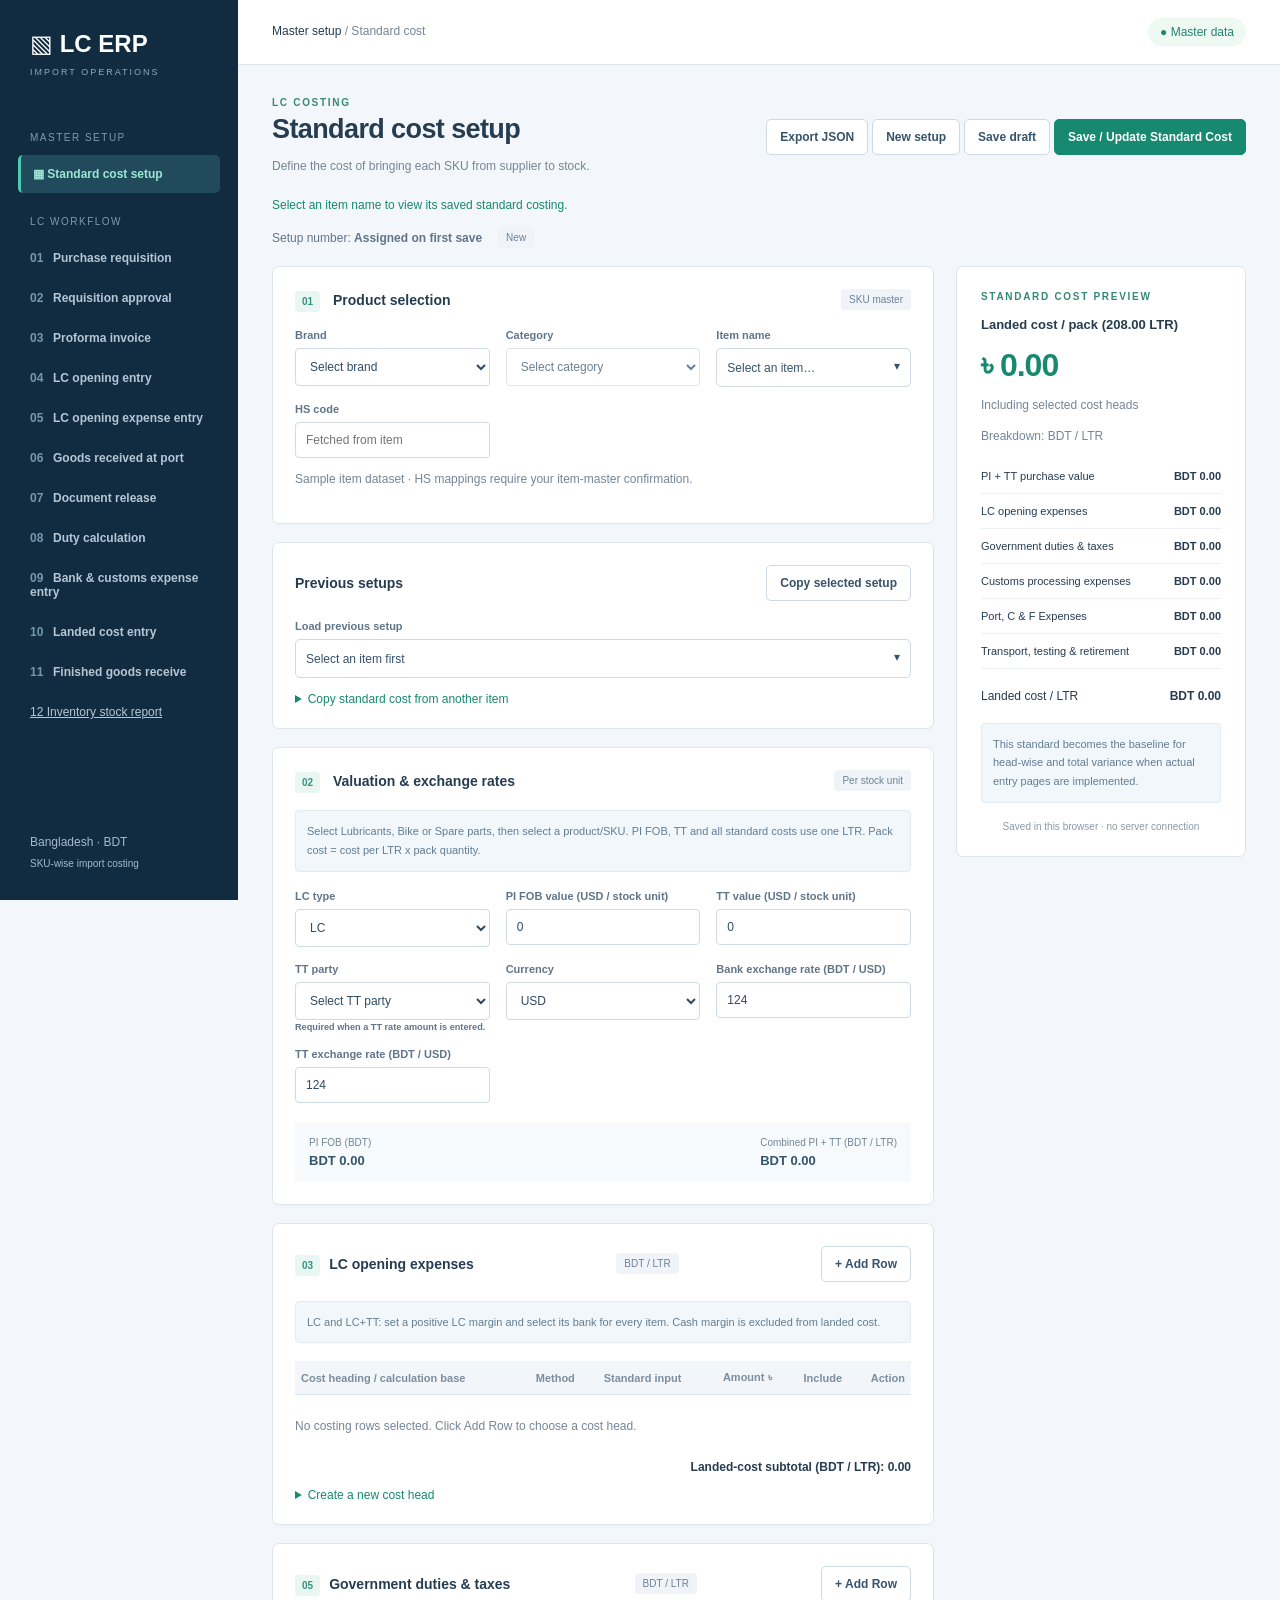
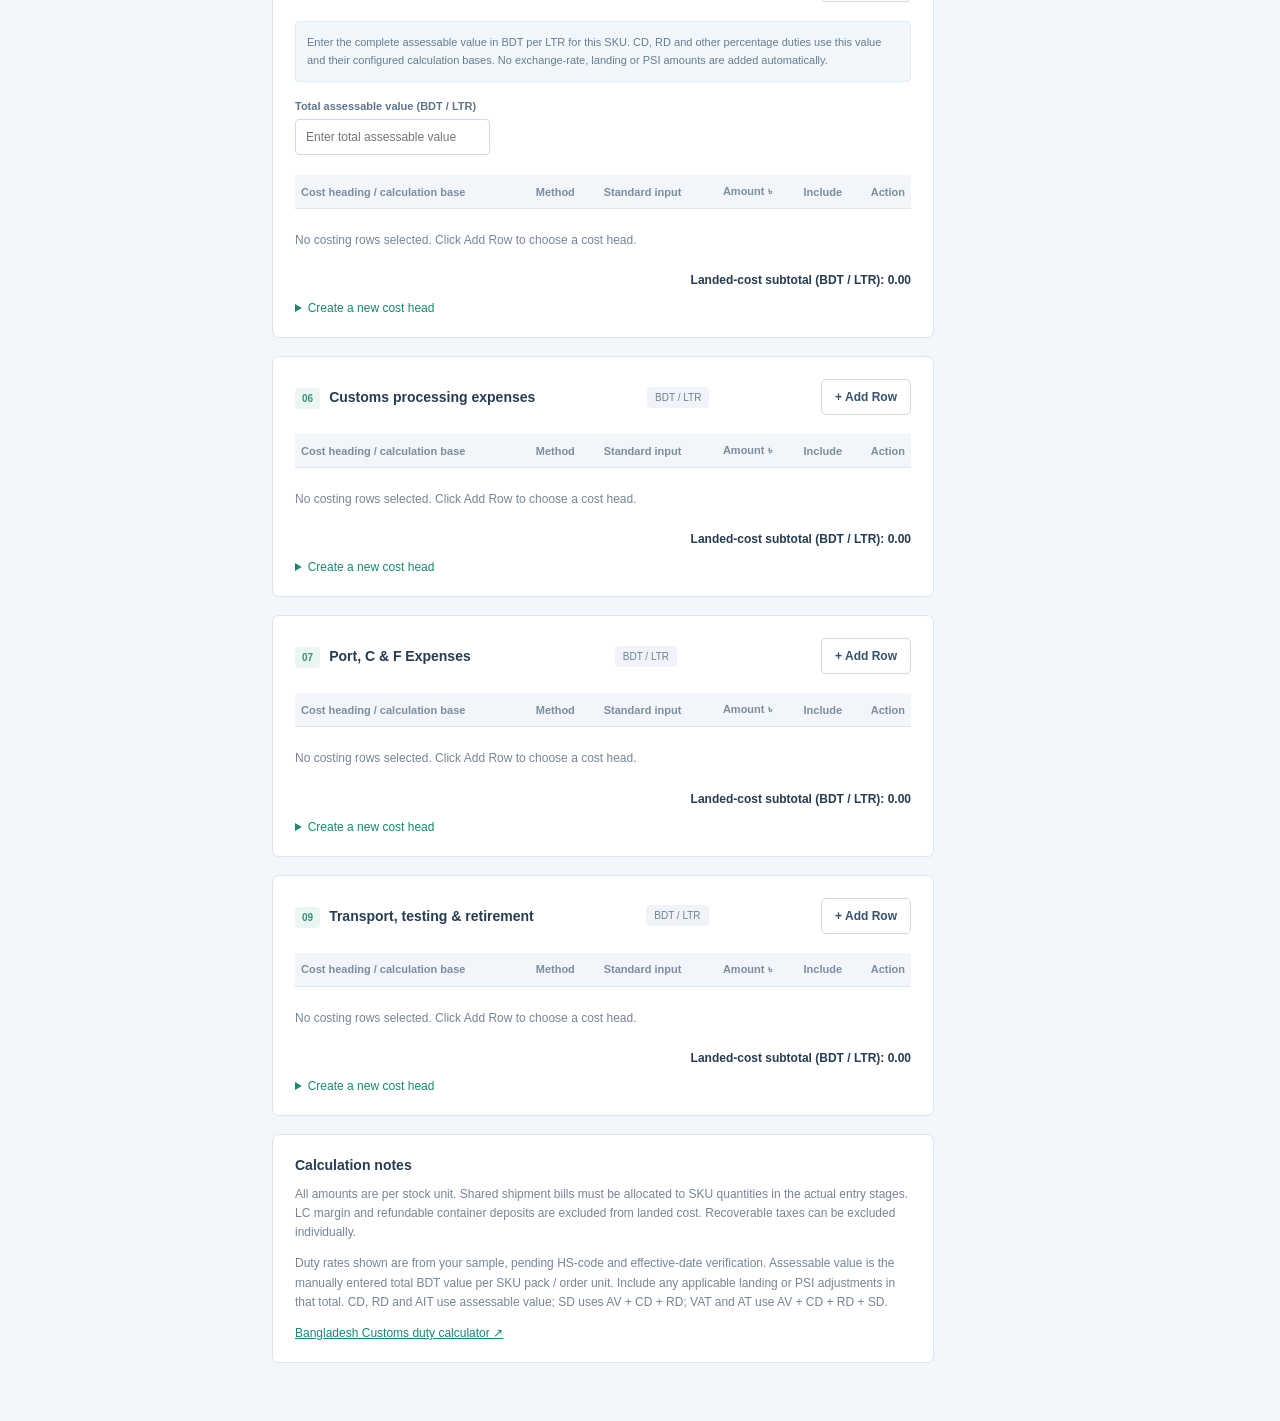
==== index.html @ f42c9db6 "Require standard LC margin for LC and LC+TT and prohibit margin for TT" ====
<!doctype html><html lang="en"><head><meta charset="utf-8"><meta name="viewport" content="width=device-width,initial-scale=1"><title>LC ERP · Standard cost setup</title><link rel="stylesheet" href="style.css"></head><body><aside><div class="brand">▧ <b>LC ERP</b><small>IMPORT OPERATIONS</small></div><p class="navlabel">MASTER SETUP</p><button class="nav active">▦ Standard cost setup</button><p class="navlabel">LC WORKFLOW</p><nav id="workflow"></nav><div class="asidebottom">Bangladesh · BDT<br><small>SKU-wise import costing</small></div></aside><main><header><span>Master setup <span class="muted">/ Standard cost</span></span><span class="badge">● Master data</span></header><div class="title"><div><p class="eyebrow">LC COSTING</p><h1>Standard cost setup</h1><p class="muted">Define the cost of bringing each SKU from supplier to stock.</p></div><div><button id="export">Export JSON</button> <button id="new">New setup</button> <button id="draft">Save draft</button> <button class="primary" id="save">Save / Update Standard Cost</button></div></div><div id="notice" role="status" aria-live="polite"></div><div class="setup-meta"><span>Setup number: <strong id="setupNumber"></strong></span><span class="tag" id="setupStatus">New</span></div><div class="layout"><div><section><div class="sectionhead"><h2><em>01</em> Product selection</h2><span class="tag">SKU master</span></div><div class="fields"><label>Product category<select id="category"><option>Bike</option><option selected>Goodyear lubricants</option><option>Spare parts</option></select></label><label>Item name<select id="productSelect" required></select></label><label>HS code<input id="hs" readonly placeholder="Fetched from item" pattern="[0-9]{8}"></label></div><p class="muted">Sample item dataset · HS mappings require your item-master confirmation.</p><div hidden><input id="sku" value="GY-VIGOR-208L"><input id="product" value="Goodyear Vigor CI 4 15W40 208L"><input id="unit" value="Litre"><input id="pack" step="any" type="number" min="0.0001" value="208"><input id="date" type="date" value="2026-10-16"><input id="version" value="STD-001"></div></section><section><div class="sectionhead"><h2>Previous setups</h2><button id="copy">Copy selected setup</button></div><label class="savedlabel">Search previous setups<input id="search" type="search" placeholder="Search category, product, SKU, version or date"></label><label class="savedlabel">Load previous setup<select id="saved"><option value="">Select a saved standard…</option></select></label></section><section><div class="sectionhead"><h2><em>02</em> Valuation & exchange rates</h2><span class="tag">Per stock unit</span></div><div class="hint">Select Lubricants, Bike or Spare parts, then select a product/SKU. <span id="lcTypeHint">PI FOB and TT are separate supplier components. For LC type TT, the TT amount is excluded from standard landed cost.</span></div><div class="fields"><label>LC type<select id="lcType"><option value="LC">LC</option><option value="LC+TT">LC+TT</option><option value="TT">TT</option></select></label><label>PI FOB value (USD / stock unit)<input id="pi" type="number" min="0" step="any" value="1"></label><label>TT value (USD / stock unit)<input id="tt" type="number" min="0" step="any" value="0.9"></label><label>TT party<select id="ttParty"></select><small>Required when a TT rate amount is entered.</small></label><label>Currency<select id="currency"><option value="USD">USD</option><option value="CNY">CNY</option></select></label><label>Bank USD rate (BDT)<input id="fx" type="number" min="0.0001" step="any" value="124"></label><label>TT USD rate (BDT)<input id="ttfx" type="number" min="0.0001" step="any" value="124"></label></div><div class="calcstrip"><span>PI FOB (BDT)<b id="cfr"></b></span><span>Combined PI + TT (BDT)<b id="supplier"></b></span></div></section><div id="groups"></div><section><h2>Calculation notes</h2><p class="muted">All amounts are per stock unit. Shared shipment bills must be allocated to SKU quantities in the actual entry stages. LC margin and refundable container deposits are excluded from landed cost. Recoverable taxes can be excluded individually.</p><p class="muted">Duty rates shown are from your sample, pending HS-code and effective-date verification. Assessable value is the manually entered total BDT value per SKU pack / order unit. Include any applicable landing or PSI adjustments in that total. CD, RD and AIT use assessable value; SD uses AV + CD + RD; VAT and AT use AV + CD + RD + SD.</p><a href="https://bangladeshcustoms.gov.bd/trade_info/duty_calculator" target="_blank" rel="noopener">Bangladesh Customs duty calculator ↗</a></section></div><div><div class="summary"><p class="eyebrow">STANDARD COST PREVIEW</p><h2>Landed cost / <span id="unitlabel">Litre</span></h2><div class="total">৳ <span id="total">0.00</span></div><p class="muted">Including selected cost heads</p><p class="muted" id="standardBreakdownBasis">Breakdown: BDT per stock unit</p><div id="breakdown"></div><div class="packtotal"><span id="unitcostlabel">Landed cost per stock unit</span><b id="unitcost"></b></div><div class="hint">This standard becomes the baseline for head-wise and total variance when actual entry pages are implemented.</div><p class="local">Saved in this browser · no server connection</p></div></div></div></main><script src="products.js?v=avalon-grease-packs-20261027"></script><script src="standard-cost-math.js?v=required-margin-20261028"></script><script src="brand-catalog.js"></script><script src="tt-parties.js?v=tt-party-20261026"></script><script src="standard-valuation.js?v=stock-basis-20261028"></script><script src="standard-master-upgrade.js?v=exclude-cash-margin-20261028"></script><script src="enhancements.js?v=required-margin-20261028"></script><script src="app.js?v=exclude-cash-margin-20261028"></script><script src="standard-versions.js?v=stable-drafts-20261028"></script><script src="setups.js?v=stable-drafts-20261028"></script><script src="standard-update.js?v=manual-standard-av-20261026"></script><script src="emax-standard-seed.js"></script><script src="standard-cost-rows.js?v=required-margin-20261028"></script><script src="standard-initial-state.js"></script><script src="standard-brand-selection.js?v=selected-item-version-20261026"></script><script src="standard-copy-source.js?v=stable-drafts-20261028"></script><script src="standard-item-picker.js"></script><script src="standard-version-picker.js?v=selected-sku-versions-20261026"></script><script src="standard-head-picker.js?v=search-cost-heads-20261026"></script><script src="standard-margin-rules.js?v=required-margin-20261028"></script><script src="standard-lc-lock.js?v=lc-version-lock-20261026"></script></body></html>
---- style.css ----
*{box-sizing:border-box}body{margin:0;font:14px 'Segoe UI',Arial,sans-serif;color:#263c51;background:#f3f6fa}aside{position:fixed;width:238px;height:100vh;background:#112b40;color:#c3d1dc;padding:30px 18px}.brand{font-size:24px;color:white;padding:0 12px 32px}.brand small{display:block;font-size:9px;letter-spacing:2px;margin-top:9px;color:#90a8bb}.navlabel{font-size:10px;letter-spacing:1.5px;color:#7f9aaf;margin:23px 12px 12px}.nav{display:block;width:100%;background:none;border:0;color:#b5c7d5;text-align:left;padding:12px;font-size:12px;margin:2px 0}.nav.active{background:#214b5c;color:#9de6d5;border-left:3px solid #4dcbb0}.nav span{display:inline-block;width:23px;color:#7797ad}.asidebottom{position:absolute;bottom:25px;left:30px;font-size:12px;line-height:1.8;color:#a4bacb}main{margin-left:238px}header{height:65px;background:white;border-bottom:1px solid #dfe6ed;display:flex;align-items:center;justify-content:space-between;padding:0 34px;font-size:12px}.badge{color:#26846e;background:#eef9f4;padding:7px 12px;border-radius:20px}.title{display:flex;align-items:center;justify-content:space-between;padding:32px 34px 22px;gap:20px}h1{font-size:27px;margin:6px 0 8px;letter-spacing:-.6px}.eyebrow{font-size:10px;letter-spacing:1.7px;font-weight:700;color:#358976;margin:0}.muted{color:#768597;line-height:1.6;font-size:12px}.title p{margin-bottom:0}button{cursor:pointer;border:1px solid #ced9e3;border-radius:5px;padding:10px 13px;background:white;color:#36536c;font-size:12px;font-weight:600}button:hover{filter:brightness(.96)}.primary{background:#168970;border-color:#168970;color:white}.layout{display:grid;grid-template-columns:minmax(0,1fr) 290px;gap:22px;margin:0 34px 40px}section,.summary{background:white;border:1px solid #dce5ed;border-radius:7px;margin-bottom:18px;padding:22px;box-shadow:0 2px 3px #102a4003}.sectionhead{display:flex;align-items:center;justify-content:space-between;margin-bottom:19px;gap:12px}h2{font-size:14px;margin:0;font-weight:650}em{font-style:normal;font-size:10px;color:#36937e;background:#e9f6f1;border-radius:4px;padding:5px 7px;margin-right:9px}.tag{font-size:10px;color:#6b8295;background:#f0f4f8;padding:5px 8px;border-radius:4px}.fields{display:grid;grid-template-columns:repeat(3,minmax(0,1fr));gap:16px}.wide{grid-column:span 2}label{display:block;font-size:11px;font-weight:600;color:#60758a}input,select{width:100%;border:1px solid #cfdae5;border-radius:4px;background:#fff;padding:10px;color:#304b62;margin-top:7px;font:12px 'Segoe UI',sans-serif;min-width:0}input:focus,select:focus{outline:2px solid #8bd4c3;outline-offset:1px}.hint{background:#f1f7fb;border:1px solid #e0ebf4;color:#637d93;font-size:11px;line-height:1.7;padding:11px;border-radius:4px;margin-bottom:18px}.calcstrip{display:flex;justify-content:space-between;margin-top:20px;padding:14px;background:#f7fafc;gap:10px;font-size:10px;color:#728596}.calcstrip b{display:block;color:#35556b;font-size:13px;margin-top:5px}.savedlabel{margin-top:18px}table{border-collapse:collapse;width:100%;font-size:11px}th{text-align:left;background:#f2f6fa;color:#7b8d9e;font-weight:600;padding:10px 6px;border-bottom:1px solid #dce5ed}td{padding:8px 6px;border-bottom:1px solid #edf1f5}td input,td select{margin:0;padding:7px;font-size:11px}td input[type=checkbox]{width:14px;accent-color:#168970}td:nth-child(2){width:140px}td:nth-child(3){width:85px}td:nth-child(4){text-align:right;white-space:nowrap;width:90px}td small{display:block;color:#91a0ae;margin-top:4px;font-size:9px}.subtotal{text-align:right;font-weight:600;font-size:12px;margin-top:13px}.summary{position:sticky;top:20px;padding:24px}.summary h2{margin:15px 0;font-size:13px}.total{font-size:32px;font-weight:700;letter-spacing:-1px;color:#168970}.sumrow{display:flex;justify-content:space-between;font-size:11px;padding:11px 0;border-bottom:1px solid #edf1f5;gap:10px}.sumrow b{white-space:nowrap}.packtotal{display:flex;justify-content:space-between;margin:20px 0;font-size:12px}.summary .hint{margin:0;font-size:11px}.local{font-size:10px;color:#8b99a7;text-align:center;margin:18px 0 0}a{color:#168970;font-size:12px}#notice{margin:0 34px 15px;color:#168970;font-size:12px}#notice:empty{display:none}@media(min-width:1600px){.layout{grid-template-columns:minmax(0,1fr) 330px}.fields{grid-template-columns:repeat(3,1fr)}}@media(max-width:1150px){aside{width:200px}main{margin-left:200px}.layout{grid-template-columns:minmax(0,1fr)}.summary{position:static}.title{align-items:flex-start;flex-direction:column}}@media(max-width:700px){aside{position:static;width:100%;height:auto;padding:16px}.brand{padding:0}.brand small,.navlabel,.asidebottom{display:none}aside nav{display:flex;overflow:auto}.nav{white-space:nowrap;width:auto}.nav.active{margin-top:15px}main{margin:0}header{padding:0 18px}.title{padding:24px 18px}.layout{margin:0 12px 24px}.fields{grid-template-columns:repeat(2,minmax(0,1fr))}section{padding:14px}table{font-size:10px}td:nth-child(2){width:100px}td:nth-child(3){width:70px}.calcstrip{flex-wrap:wrap}}
output{display:block;padding:10px;margin-top:7px;background:#f2f7fa;border:1px solid #dce5ed;border-radius:4px;font-size:12px;color:#304b62}.valuation{margin-bottom:20px}.addhead{display:flex;gap:10px;margin-top:16px;align-items:center}.addhead input{max-width:300px;margin:0}.addhead button{white-space:nowrap}td button{padding:3px 7px;margin-left:5px}
.setup-meta{display:flex;align-items:center;gap:16px;margin:0 34px 18px;color:#60758a;font-size:12px}.excluded td:first-child{color:#96a3af}.excluded td:first-child small{display:none}.excluded{background:#fafbfd}[hidden]{display:none!important}
/* Selected standard costing heads */ #groups tr[hidden]{display:none!important}#groups .sectionhead{flex-wrap:wrap;gap:10px}#groups select[data-standard-head]{width:100%;min-width:170px}.empty-standard-heads{font-size:12px;padding:10px 0}.create-standard-head{margin-top:14px;font-size:12px}.create-standard-head summary{cursor:pointer;color:#168970}.pending-standard-head td{background:#f6faf8}
/* Searchable item selection */
.standard-item-picker{position:relative;min-width:0;margin-top:7px}.standard-item-trigger{display:block;width:100%;min-height:39px;text-align:left;padding:10px 28px 10px 10px;position:relative;white-space:normal;overflow-wrap:anywhere;font-weight:400}.standard-item-trigger::after{content:'▾';position:absolute;right:10px;top:10px}.standard-item-panel{position:absolute;top:calc(100% + 5px);left:0;width:max(100%,320px);max-width:min(480px,calc(100vw - 40px));padding:10px;background:#fff;border:1px solid #b9cddd;border-radius:6px;box-shadow:0 8px 24px #102a4026;z-index:100}.standard-item-panel input{margin:0 0 8px;font-size:13px}.standard-item-results{overflow-y:auto;overscroll-behavior:contain;max-height:300px}.standard-item-option{width:100%;display:block;text-align:left;padding:10px;border:0;border-bottom:1px solid #edf1f5;border-radius:0;white-space:normal;overflow-wrap:anywhere;font-size:12px;line-height:1.5}.standard-item-option span{display:block}.standard-item-option small{display:block;color:#6b8295;font-weight:400}.standard-item-option:hover,.standard-item-option.keyboard-active{background:#e9f6f1}.standard-item-option[aria-selected=true]{background:#f0f7fb}.standard-item-empty{padding:10px;font-weight:400;line-height:1.5}@media(max-width:700px){.standard-item-panel{width:100%;min-width:0;max-width:100%}}

.standard-cost-action{white-space:nowrap;width:1%;text-align:center}.standard-cost-delete{color:#b42318;border-color:#efc4bf;padding:6px 9px}.standard-cost-delete:hover{background:#fff1ef}

.standard-lc-locked{background-color:#f4f5f7!important;cursor:not-allowed}#standardLCLock{border-left:3px solid #b7791f;color:#714b12}
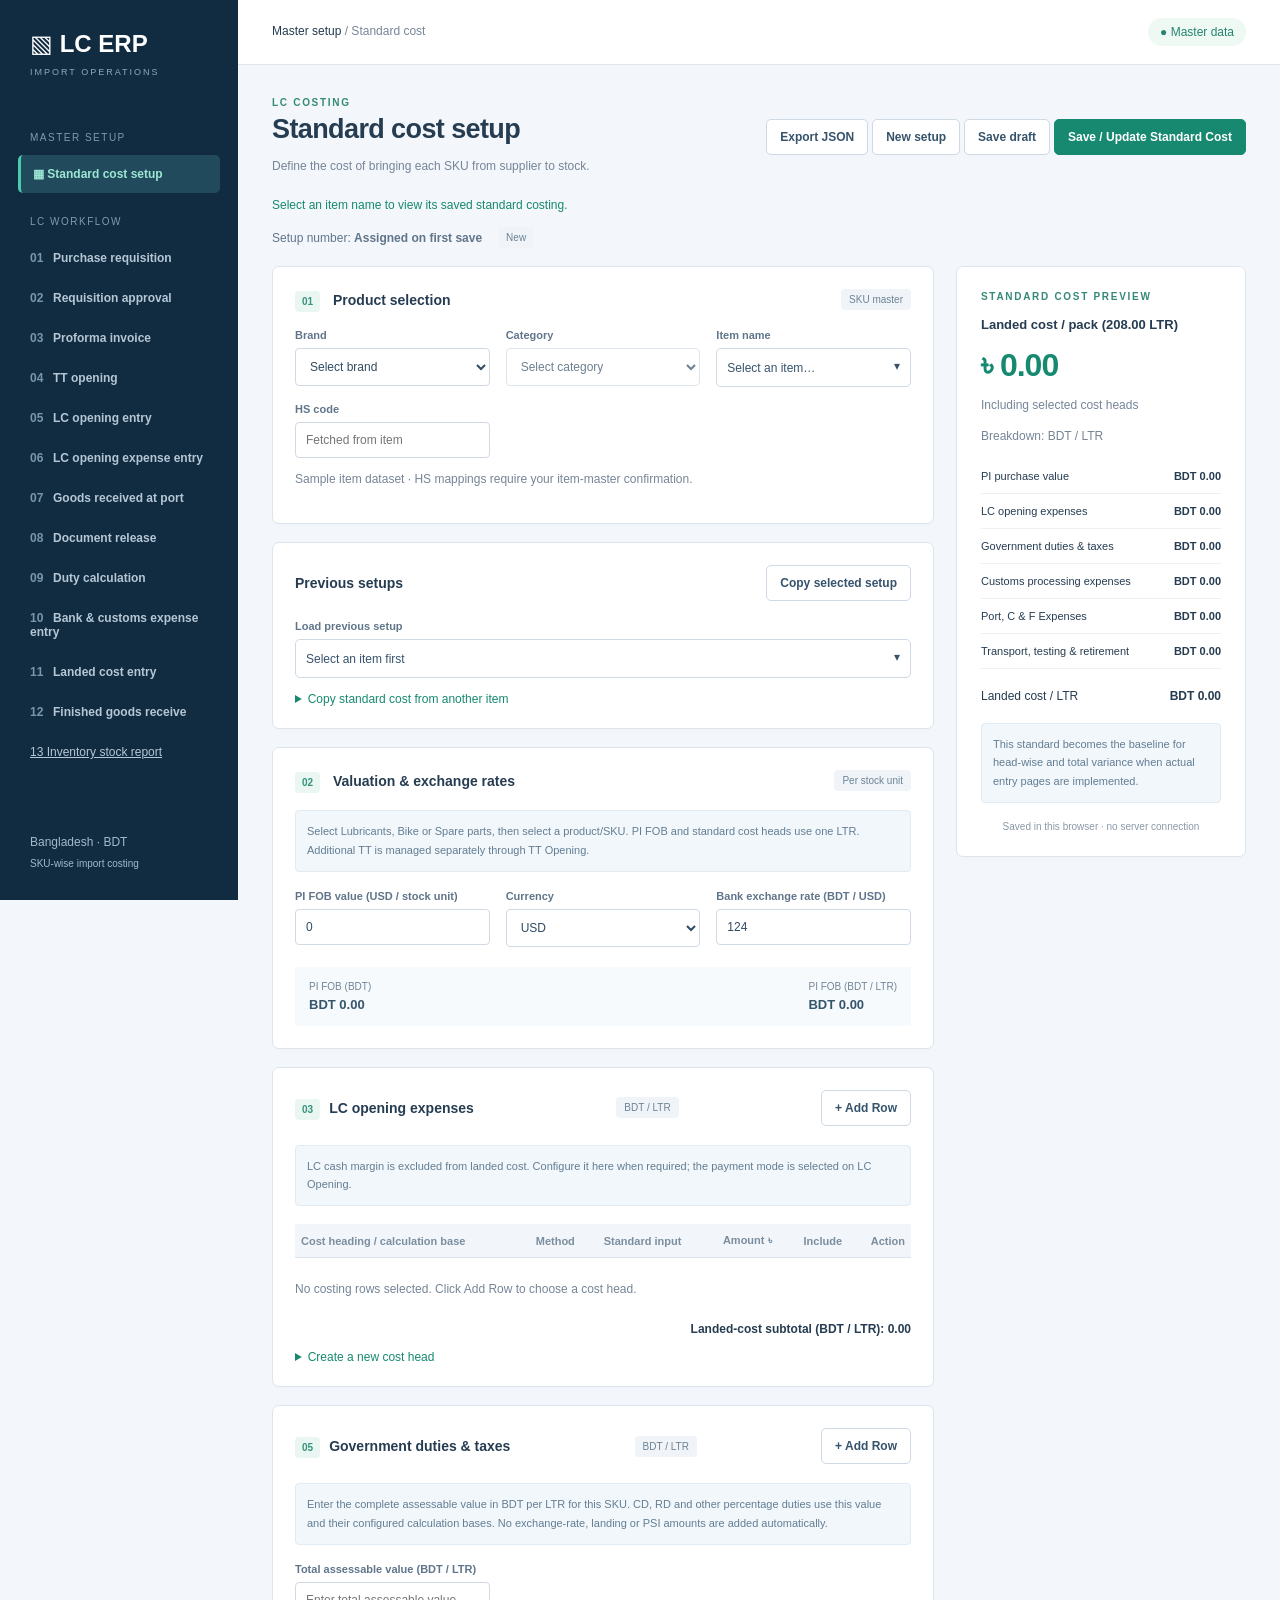
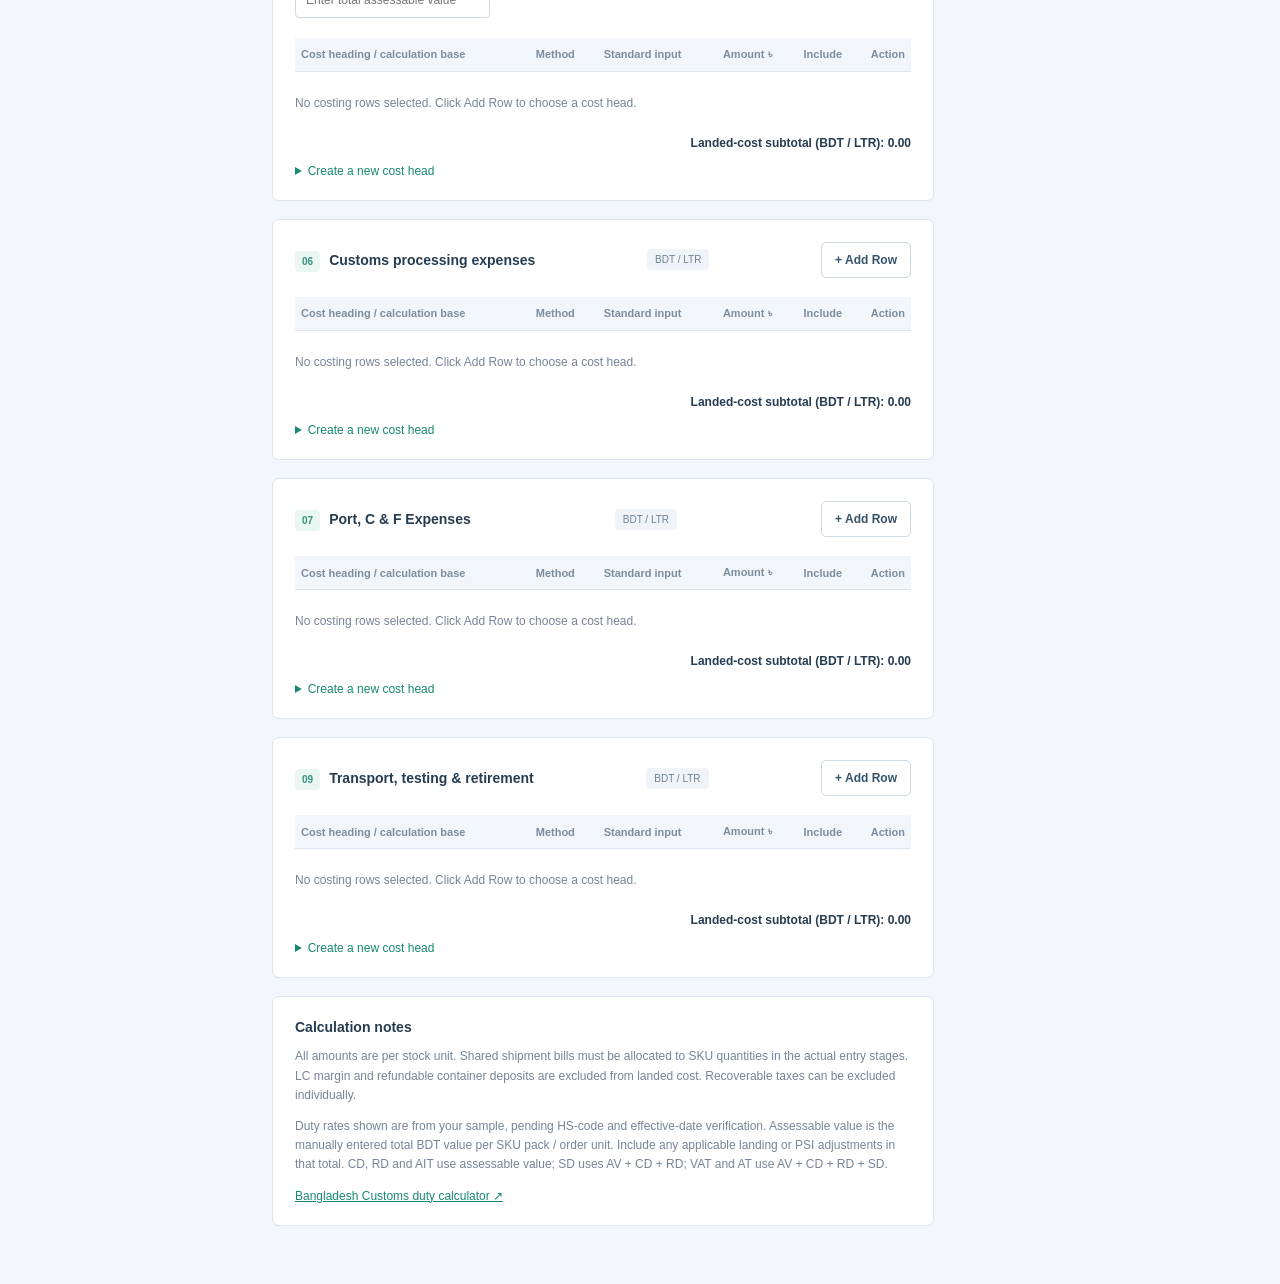
==== commit eed5918f: "Add TT opening workflow, LC linking and grouped landed cost reports" ====
--- a/index.html
+++ b/index.html
@@ -1 +1 @@
-<!doctype html><html lang="en"><head><meta charset="utf-8"><meta name="viewport" content="width=device-width,initial-scale=1"><title>LC ERP · Standard cost setup</title><link rel="stylesheet" href="style.css"></head><body><aside><div class="brand">▧ <b>LC ERP</b><small>IMPORT OPERATIONS</small></div><p class="navlabel">MASTER SETUP</p><button class="nav active">▦ Standard cost setup</button><p class="navlabel">LC WORKFLOW</p><nav id="workflow"></nav><div class="asidebottom">Bangladesh · BDT<br><small>SKU-wise import costing</small></div></aside><main><header><span>Master setup <span class="muted">/ Standard cost</span></span><span class="badge">● Master data</span></header><div class="title"><div><p class="eyebrow">LC COSTING</p><h1>Standard cost setup</h1><p class="muted">Define the cost of bringing each SKU from supplier to stock.</p></div><div><button id="export">Export JSON</button> <button id="new">New setup</button> <button id="draft">Save draft</button> <button class="primary" id="save">Save / Update Standard Cost</button></div></div><div id="notice" role="status" aria-live="polite"></div><div class="setup-meta"><span>Setup number: <strong id="setupNumber"></strong></span><span class="tag" id="setupStatus">New</span></div><div class="layout"><div><section><div class="sectionhead"><h2><em>01</em> Product selection</h2><span class="tag">SKU master</span></div><div class="fields"><label>Product category<select id="category"><option>Bike</option><option selected>Goodyear lubricants</option><option>Spare parts</option></select></label><label>Item name<select id="productSelect" required></select></label><label>HS code<input id="hs" readonly placeholder="Fetched from item" pattern="[0-9]{8}"></label></div><p class="muted">Sample item dataset · HS mappings require your item-master confirmation.</p><div hidden><input id="sku" value="GY-VIGOR-208L"><input id="product" value="Goodyear Vigor CI 4 15W40 208L"><input id="unit" value="Litre"><input id="pack" step="any" type="number" min="0.0001" value="208"><input id="date" type="date" value="2026-10-16"><input id="version" value="STD-001"></div></section><section><div class="sectionhead"><h2>Previous setups</h2><button id="copy">Copy selected setup</button></div><label class="savedlabel">Search previous setups<input id="search" type="search" placeholder="Search category, product, SKU, version or date"></label><label class="savedlabel">Load previous setup<select id="saved"><option value="">Select a saved standard…</option></select></label></section><section><div class="sectionhead"><h2><em>02</em> Valuation & exchange rates</h2><span class="tag">Per stock unit</span></div><div class="hint">Select Lubricants, Bike or Spare parts, then select a product/SKU. <span id="lcTypeHint">PI FOB and TT are separate supplier components. For LC type TT, the TT amount is excluded from standard landed cost.</span></div><div class="fields"><label>LC type<select id="lcType"><option value="LC">LC</option><option value="LC+TT">LC+TT</option><option value="TT">TT</option></select></label><label>PI FOB value (USD / stock unit)<input id="pi" type="number" min="0" step="any" value="1"></label><label>TT value (USD / stock unit)<input id="tt" type="number" min="0" step="any" value="0.9"></label><label>TT party<select id="ttParty"></select><small>Required when a TT rate amount is entered.</small></label><label>Currency<select id="currency"><option value="USD">USD</option><option value="CNY">CNY</option></select></label><label>Bank USD rate (BDT)<input id="fx" type="number" min="0.0001" step="any" value="124"></label><label>TT USD rate (BDT)<input id="ttfx" type="number" min="0.0001" step="any" value="124"></label></div><div class="calcstrip"><span>PI FOB (BDT)<b id="cfr"></b></span><span>Combined PI + TT (BDT)<b id="supplier"></b></span></div></section><div id="groups"></div><section><h2>Calculation notes</h2><p class="muted">All amounts are per stock unit. Shared shipment bills must be allocated to SKU quantities in the actual entry stages. LC margin and refundable container deposits are excluded from landed cost. Recoverable taxes can be excluded individually.</p><p class="muted">Duty rates shown are from your sample, pending HS-code and effective-date verification. Assessable value is the manually entered total BDT value per SKU pack / order unit. Include any applicable landing or PSI adjustments in that total. CD, RD and AIT use assessable value; SD uses AV + CD + RD; VAT and AT use AV + CD + RD + SD.</p><a href="https://bangladeshcustoms.gov.bd/trade_info/duty_calculator" target="_blank" rel="noopener">Bangladesh Customs duty calculator ↗</a></section></div><div><div class="summary"><p class="eyebrow">STANDARD COST PREVIEW</p><h2>Landed cost / <span id="unitlabel">Litre</span></h2><div class="total">৳ <span id="total">0.00</span></div><p class="muted">Including selected cost heads</p><p class="muted" id="standardBreakdownBasis">Breakdown: BDT per stock unit</p><div id="breakdown"></div><div class="packtotal"><span id="unitcostlabel">Landed cost per stock unit</span><b id="unitcost"></b></div><div class="hint">This standard becomes the baseline for head-wise and total variance when actual entry pages are implemented.</div><p class="local">Saved in this browser · no server connection</p></div></div></div></main><script src="products.js?v=avalon-grease-packs-20261027"></script><script src="standard-cost-math.js?v=required-margin-20261028"></script><script src="brand-catalog.js"></script><script src="tt-parties.js?v=tt-party-20261026"></script><script src="standard-valuation.js?v=stock-basis-20261028"></script><script src="standard-master-upgrade.js?v=exclude-cash-margin-20261028"></script><script src="enhancements.js?v=required-margin-20261028"></script><script src="app.js?v=exclude-cash-margin-20261028"></script><script src="standard-versions.js?v=stable-drafts-20261028"></script><script src="setups.js?v=stable-drafts-20261028"></script><script src="standard-update.js?v=manual-standard-av-20261026"></script><script src="emax-standard-seed.js"></script><script src="standard-cost-rows.js?v=required-margin-20261028"></script><script src="standard-initial-state.js"></script><script src="standard-brand-selection.js?v=selected-item-version-20261026"></script><script src="standard-copy-source.js?v=stable-drafts-20261028"></script><script src="standard-item-picker.js"></script><script src="standard-version-picker.js?v=selected-sku-versions-20261026"></script><script src="standard-head-picker.js?v=search-cost-heads-20261026"></script><script src="standard-margin-rules.js?v=required-margin-20261028"></script><script src="standard-lc-lock.js?v=lc-version-lock-20261026"></script></body></html>
+<!doctype html><html lang="en"><head><meta charset="utf-8"><meta name="viewport" content="width=device-width,initial-scale=1"><title>LC ERP · Standard cost setup</title><link rel="stylesheet" href="style.css"></head><body><aside><div class="brand">▧ <b>LC ERP</b><small>IMPORT OPERATIONS</small></div><p class="navlabel">MASTER SETUP</p><button class="nav active">▦ Standard cost setup</button><p class="navlabel">LC WORKFLOW</p><nav id="workflow"></nav><div class="asidebottom">Bangladesh · BDT<br><small>SKU-wise import costing</small></div></aside><main><header><span>Master setup <span class="muted">/ Standard cost</span></span><span class="badge">● Master data</span></header><div class="title"><div><p class="eyebrow">LC COSTING</p><h1>Standard cost setup</h1><p class="muted">Define the cost of bringing each SKU from supplier to stock.</p></div><div><button id="export">Export JSON</button> <button id="new">New setup</button> <button id="draft">Save draft</button> <button class="primary" id="save">Save / Update Standard Cost</button></div></div><div id="notice" role="status" aria-live="polite"></div><div class="setup-meta"><span>Setup number: <strong id="setupNumber"></strong></span><span class="tag" id="setupStatus">New</span></div><div class="layout"><div><section><div class="sectionhead"><h2><em>01</em> Product selection</h2><span class="tag">SKU master</span></div><div class="fields"><label>Product category<select id="category"><option>Bike</option><option selected>Goodyear lubricants</option><option>Spare parts</option></select></label><label>Item name<select id="productSelect" required></select></label><label>HS code<input id="hs" readonly placeholder="Fetched from item" pattern="[0-9]{8}"></label></div><p class="muted">Sample item dataset · HS mappings require your item-master confirmation.</p><div hidden><input id="sku" value="GY-VIGOR-208L"><input id="product" value="Goodyear Vigor CI 4 15W40 208L"><input id="unit" value="Litre"><input id="pack" step="any" type="number" min="0.0001" value="208"><input id="date" type="date" value="2026-10-16"><input id="version" value="STD-001"></div></section><section><div class="sectionhead"><h2>Previous setups</h2><button id="copy">Copy selected setup</button></div><label class="savedlabel">Search previous setups<input id="search" type="search" placeholder="Search category, product, SKU, version or date"></label><label class="savedlabel">Load previous setup<select id="saved"><option value="">Select a saved standard…</option></select></label></section><section><div class="sectionhead"><h2><em>02</em> Valuation & exchange rates</h2><span class="tag">Per stock unit</span></div><div class="hint">Select Lubricants, Bike or Spare parts, then select a product/SKU. <span id="valuationHint">PI FOB and TT are separate supplier components. For LC type TT, the TT amount is excluded from standard landed cost.</span></div><div class="fields"><label>PI FOB value (USD / stock unit)<input id="pi" type="number" min="0" step="any" value="1"></label><label>Currency<select id="currency"><option value="USD">USD</option><option value="CNY">CNY</option></select></label><label>Bank USD rate (BDT)<input id="fx" type="number" min="0.0001" step="any" value="124"></label></div><div class="calcstrip"><span>PI FOB (BDT)<b id="cfr"></b></span><span>Combined PI + TT (BDT)<b id="supplier"></b></span></div></section><div id="groups"></div><section><h2>Calculation notes</h2><p class="muted">All amounts are per stock unit. Shared shipment bills must be allocated to SKU quantities in the actual entry stages. LC margin and refundable container deposits are excluded from landed cost. Recoverable taxes can be excluded individually.</p><p class="muted">Duty rates shown are from your sample, pending HS-code and effective-date verification. Assessable value is the manually entered total BDT value per SKU pack / order unit. Include any applicable landing or PSI adjustments in that total. CD, RD and AIT use assessable value; SD uses AV + CD + RD; VAT and AT use AV + CD + RD + SD.</p><a href="https://bangladeshcustoms.gov.bd/trade_info/duty_calculator" target="_blank" rel="noopener">Bangladesh Customs duty calculator ↗</a></section></div><div><div class="summary"><p class="eyebrow">STANDARD COST PREVIEW</p><h2>Landed cost / <span id="unitlabel">Litre</span></h2><div class="total">৳ <span id="total">0.00</span></div><p class="muted">Including selected cost heads</p><p class="muted" id="standardBreakdownBasis">Breakdown: BDT per stock unit</p><div id="breakdown"></div><div class="packtotal"><span id="unitcostlabel">Landed cost per stock unit</span><b id="unitcost"></b></div><div class="hint">This standard becomes the baseline for head-wise and total variance when actual entry pages are implemented.</div><p class="local">Saved in this browser · no server connection</p></div></div></div></main><script src="products.js?v=avalon-grease-packs-20261027"></script><script src="standard-cost-math.js?v=shared-item-standard-20261029"></script><script src="brand-catalog.js"></script><script src="standard-valuation.js?v=shared-item-standard-20261029"></script><script src="standard-master-upgrade.js?v=standard-without-tt-20261029"></script><script src="enhancements.js?v=shared-item-standard-20261029"></script><script src="app.js?v=shared-item-standard-20261029"></script><script src="standard-versions.js?v=stable-drafts-20261028"></script><script src="setups.js?v=standard-without-tt-20261029"></script><script src="standard-update.js?v=shared-item-standard-20261029"></script><script src="emax-standard-seed.js"></script><script src="standard-cost-rows.js?v=shared-item-standard-20261029"></script><script src="standard-initial-state.js"></script><script src="standard-brand-selection.js?v=selected-item-version-20261026"></script><script src="standard-copy-source.js?v=stable-drafts-20261028"></script><script src="standard-item-picker.js"></script><script src="standard-version-picker.js?v=selected-sku-versions-20261026"></script><script src="standard-head-picker.js?v=search-cost-heads-20261026"></script><script src="standard-margin-rules.js?v=shared-item-standard-20261029"></script><script src="standard-lc-lock.js?v=lc-version-lock-20261026"></script></body></html>
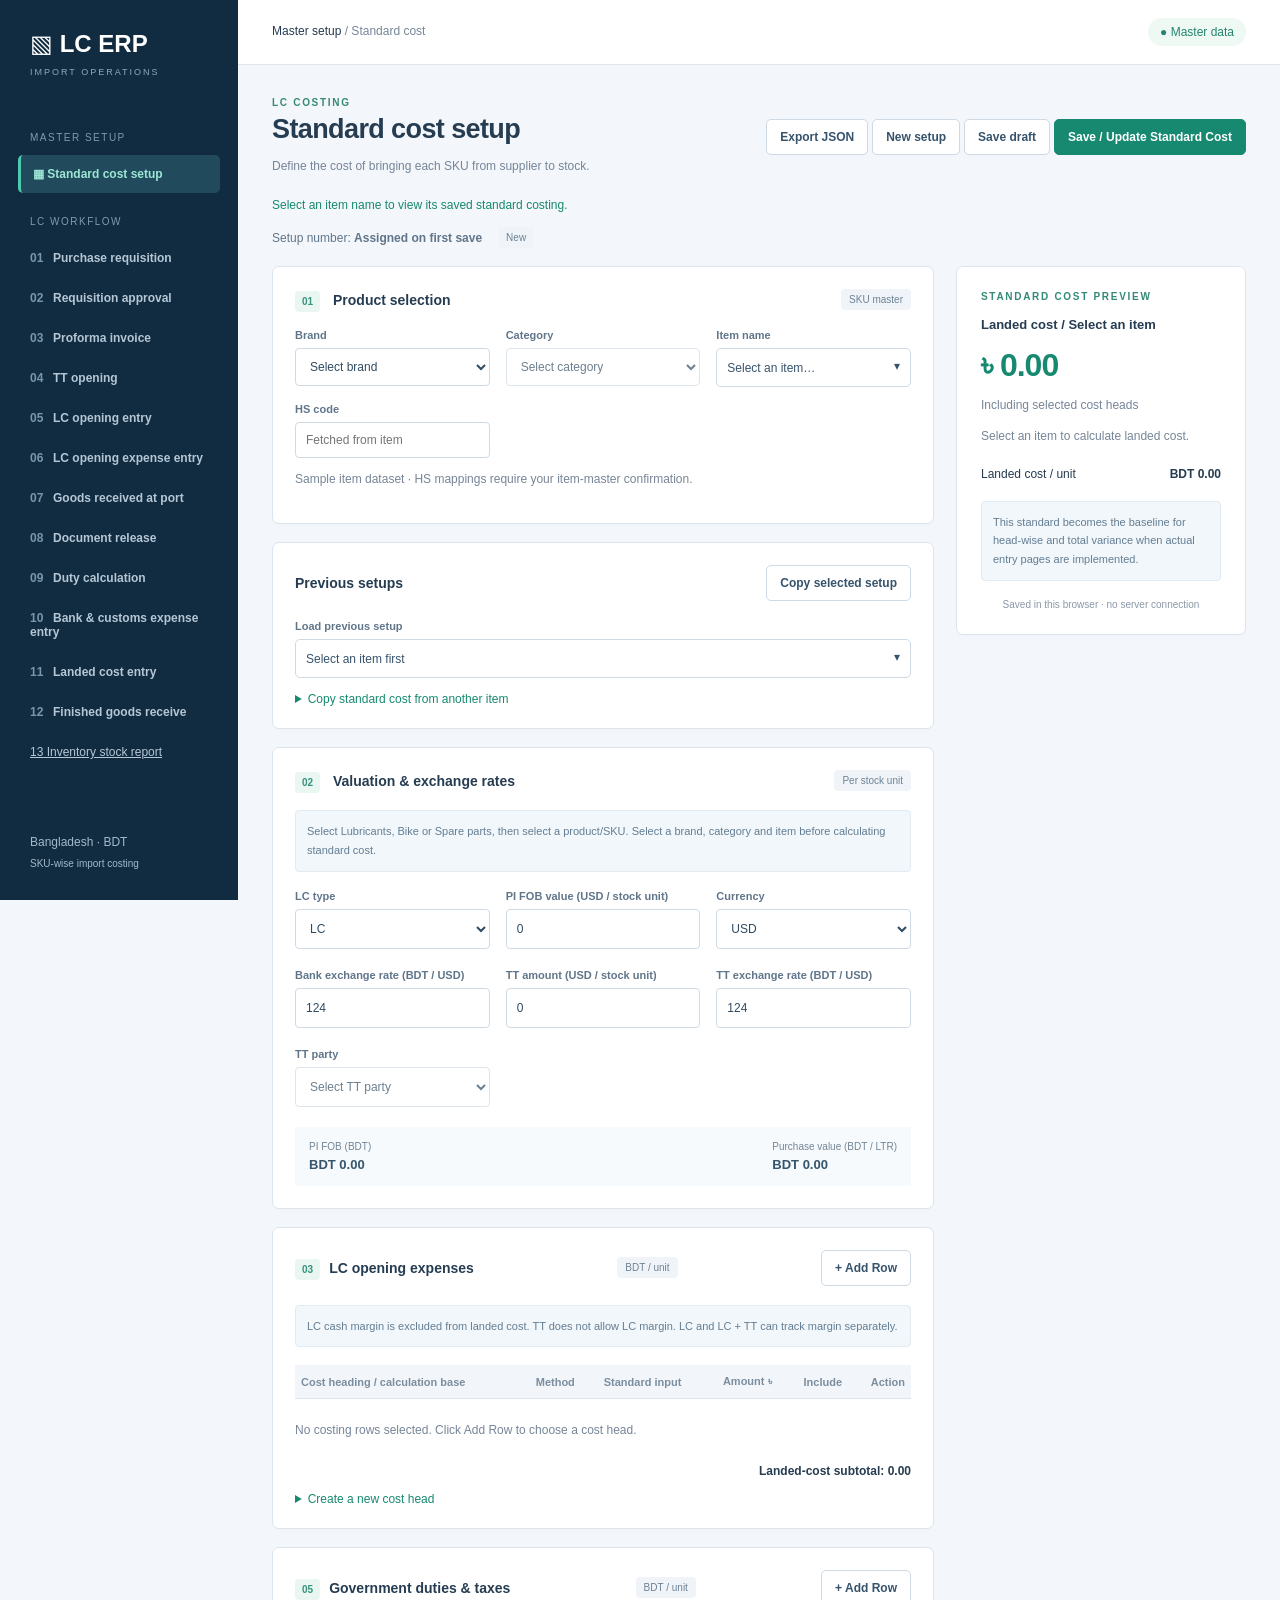
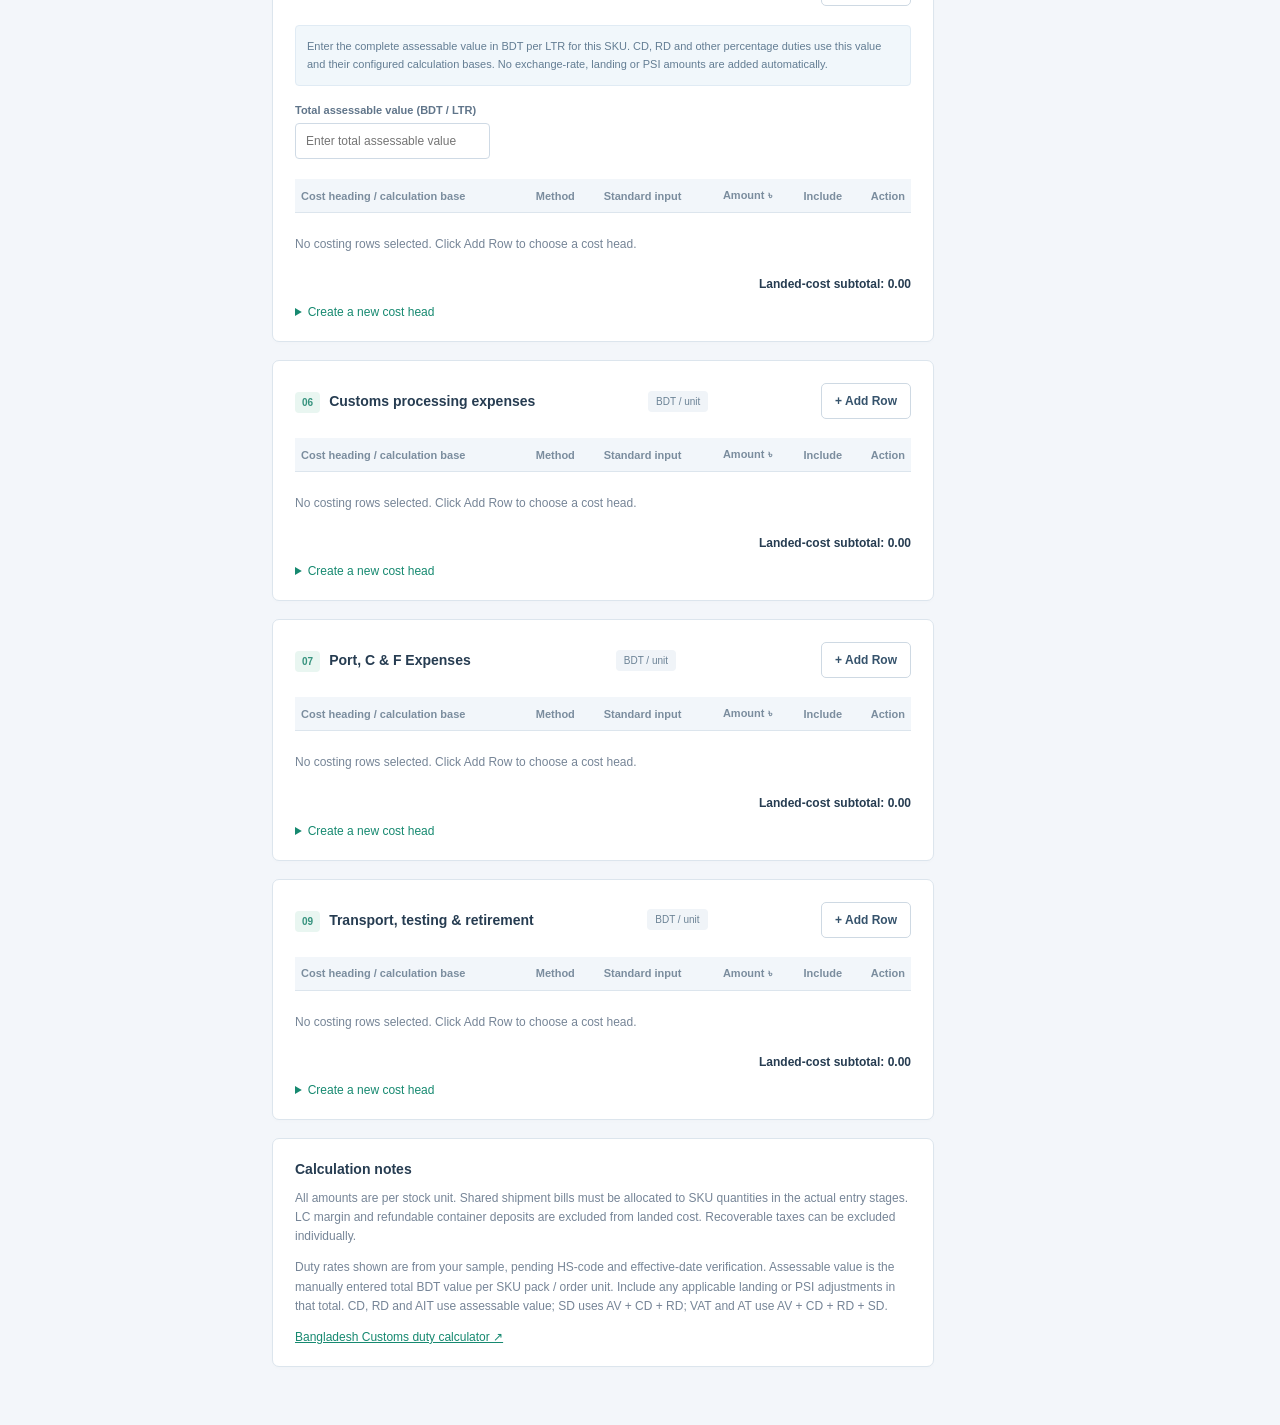
==== commit a93976b8: "Restore standard TT costing and use manifest margin plus LATR valuation" ====
--- a/index.html
+++ b/index.html
@@ -1 +1 @@
-<!doctype html><html lang="en"><head><meta charset="utf-8"><meta name="viewport" content="width=device-width,initial-scale=1"><title>LC ERP · Standard cost setup</title><link rel="stylesheet" href="style.css"></head><body><aside><div class="brand">▧ <b>LC ERP</b><small>IMPORT OPERATIONS</small></div><p class="navlabel">MASTER SETUP</p><button class="nav active">▦ Standard cost setup</button><p class="navlabel">LC WORKFLOW</p><nav id="workflow"></nav><div class="asidebottom">Bangladesh · BDT<br><small>SKU-wise import costing</small></div></aside><main><header><span>Master setup <span class="muted">/ Standard cost</span></span><span class="badge">● Master data</span></header><div class="title"><div><p class="eyebrow">LC COSTING</p><h1>Standard cost setup</h1><p class="muted">Define the cost of bringing each SKU from supplier to stock.</p></div><div><button id="export">Export JSON</button> <button id="new">New setup</button> <button id="draft">Save draft</button> <button class="primary" id="save">Save / Update Standard Cost</button></div></div><div id="notice" role="status" aria-live="polite"></div><div class="setup-meta"><span>Setup number: <strong id="setupNumber"></strong></span><span class="tag" id="setupStatus">New</span></div><div class="layout"><div><section><div class="sectionhead"><h2><em>01</em> Product selection</h2><span class="tag">SKU master</span></div><div class="fields"><label>Product category<select id="category"><option>Bike</option><option selected>Goodyear lubricants</option><option>Spare parts</option></select></label><label>Item name<select id="productSelect" required></select></label><label>HS code<input id="hs" readonly placeholder="Fetched from item" pattern="[0-9]{8}"></label></div><p class="muted">Sample item dataset · HS mappings require your item-master confirmation.</p><div hidden><input id="sku" value="GY-VIGOR-208L"><input id="product" value="Goodyear Vigor CI 4 15W40 208L"><input id="unit" value="Litre"><input id="pack" step="any" type="number" min="0.0001" value="208"><input id="date" type="date" value="2026-10-16"><input id="version" value="STD-001"></div></section><section><div class="sectionhead"><h2>Previous setups</h2><button id="copy">Copy selected setup</button></div><label class="savedlabel">Search previous setups<input id="search" type="search" placeholder="Search category, product, SKU, version or date"></label><label class="savedlabel">Load previous setup<select id="saved"><option value="">Select a saved standard…</option></select></label></section><section><div class="sectionhead"><h2><em>02</em> Valuation & exchange rates</h2><span class="tag">Per stock unit</span></div><div class="hint">Select Lubricants, Bike or Spare parts, then select a product/SKU. <span id="valuationHint">PI FOB and TT are separate supplier components. For LC type TT, the TT amount is excluded from standard landed cost.</span></div><div class="fields"><label>PI FOB value (USD / stock unit)<input id="pi" type="number" min="0" step="any" value="1"></label><label>Currency<select id="currency"><option value="USD">USD</option><option value="CNY">CNY</option></select></label><label>Bank USD rate (BDT)<input id="fx" type="number" min="0.0001" step="any" value="124"></label></div><div class="calcstrip"><span>PI FOB (BDT)<b id="cfr"></b></span><span>Combined PI + TT (BDT)<b id="supplier"></b></span></div></section><div id="groups"></div><section><h2>Calculation notes</h2><p class="muted">All amounts are per stock unit. Shared shipment bills must be allocated to SKU quantities in the actual entry stages. LC margin and refundable container deposits are excluded from landed cost. Recoverable taxes can be excluded individually.</p><p class="muted">Duty rates shown are from your sample, pending HS-code and effective-date verification. Assessable value is the manually entered total BDT value per SKU pack / order unit. Include any applicable landing or PSI adjustments in that total. CD, RD and AIT use assessable value; SD uses AV + CD + RD; VAT and AT use AV + CD + RD + SD.</p><a href="https://bangladeshcustoms.gov.bd/trade_info/duty_calculator" target="_blank" rel="noopener">Bangladesh Customs duty calculator ↗</a></section></div><div><div class="summary"><p class="eyebrow">STANDARD COST PREVIEW</p><h2>Landed cost / <span id="unitlabel">Litre</span></h2><div class="total">৳ <span id="total">0.00</span></div><p class="muted">Including selected cost heads</p><p class="muted" id="standardBreakdownBasis">Breakdown: BDT per stock unit</p><div id="breakdown"></div><div class="packtotal"><span id="unitcostlabel">Landed cost per stock unit</span><b id="unitcost"></b></div><div class="hint">This standard becomes the baseline for head-wise and total variance when actual entry pages are implemented.</div><p class="local">Saved in this browser · no server connection</p></div></div></div></main><script src="products.js?v=avalon-grease-packs-20261027"></script><script src="standard-cost-math.js?v=shared-item-standard-20261029"></script><script src="brand-catalog.js"></script><script src="standard-valuation.js?v=shared-item-standard-20261029"></script><script src="standard-master-upgrade.js?v=standard-without-tt-20261029"></script><script src="enhancements.js?v=shared-item-standard-20261029"></script><script src="app.js?v=shared-item-standard-20261029"></script><script src="standard-versions.js?v=stable-drafts-20261028"></script><script src="setups.js?v=standard-without-tt-20261029"></script><script src="standard-update.js?v=shared-item-standard-20261029"></script><script src="emax-standard-seed.js"></script><script src="standard-cost-rows.js?v=shared-item-standard-20261029"></script><script src="standard-initial-state.js"></script><script src="standard-brand-selection.js?v=selected-item-version-20261026"></script><script src="standard-copy-source.js?v=stable-drafts-20261028"></script><script src="standard-item-picker.js"></script><script src="standard-version-picker.js?v=selected-sku-versions-20261026"></script><script src="standard-head-picker.js?v=search-cost-heads-20261026"></script><script src="standard-margin-rules.js?v=shared-item-standard-20261029"></script><script src="standard-lc-lock.js?v=lc-version-lock-20261026"></script></body></html>
+<!doctype html><html lang="en"><head><meta charset="utf-8"><meta name="viewport" content="width=device-width,initial-scale=1"><title>LC ERP · Standard cost setup</title><link rel="stylesheet" href="style.css?v=valuation-three-columns-20261031"></head><body><aside><div class="brand">▧ <b>LC ERP</b><small>IMPORT OPERATIONS</small></div><p class="navlabel">MASTER SETUP</p><button class="nav active">▦ Standard cost setup</button><p class="navlabel">LC WORKFLOW</p><nav id="workflow"></nav><div class="asidebottom">Bangladesh · BDT<br><small>SKU-wise import costing</small></div></aside><main><header><span>Master setup <span class="muted">/ Standard cost</span></span><span class="badge">● Master data</span></header><div class="title"><div><p class="eyebrow">LC COSTING</p><h1>Standard cost setup</h1><p class="muted">Define the cost of bringing each SKU from supplier to stock.</p></div><div><button id="export">Export JSON</button> <button id="new">New setup</button> <button id="draft">Save draft</button> <button class="primary" id="save">Save / Update Standard Cost</button></div></div><div id="notice" role="status" aria-live="polite"></div><div class="setup-meta"><span>Setup number: <strong id="setupNumber"></strong></span><span class="tag" id="setupStatus">New</span></div><div class="layout"><div><section><div class="sectionhead"><h2><em>01</em> Product selection</h2><span class="tag">SKU master</span></div><div class="fields"><label>Product category<select id="category"><option>Bike</option><option selected>Goodyear lubricants</option><option>Spare parts</option></select></label><label>Item name<select id="productSelect" required></select></label><label>HS code<input id="hs" readonly placeholder="Fetched from item" pattern="[0-9]{8}"></label></div><p class="muted">Sample item dataset · HS mappings require your item-master confirmation.</p><div hidden><input id="sku" value="GY-VIGOR-208L"><input id="product" value="Goodyear Vigor CI 4 15W40 208L"><input id="unit" value="Litre"><input id="pack" step="any" type="number" min="0.0001" value="208"><input id="date" type="date" value="2026-10-16"><input id="version" value="STD-001"></div></section><section><div class="sectionhead"><h2>Previous setups</h2><button id="copy">Copy selected setup</button></div><label class="savedlabel">Search previous setups<input id="search" type="search" placeholder="Search category, product, SKU, version or date"></label><label class="savedlabel">Load previous setup<select id="saved"><option value="">Select a saved standard…</option></select></label></section><section><div class="sectionhead"><h2><em>02</em> Valuation & exchange rates</h2><span class="tag">Per stock unit</span></div><div class="hint">Select Lubricants, Bike or Spare parts, then select a product/SKU. <span id="valuationHint">PI FOB and TT are separate supplier components. For LC type TT, the TT amount is excluded from standard landed cost.</span></div><div class="fields valuation-fields"><label>LC type<select id="lcType"><option value="LC">LC</option><option value="LC+TT">LC + TT</option><option value="TT">TT</option></select></label><label>PI FOB value (USD / stock unit)<input id="pi" type="number" min="0" step="any" value="1"></label><label>Currency<select id="currency"><option value="USD">USD</option><option value="CNY">CNY</option></select></label><label>Bank USD rate (BDT)<input id="fx" type="number" min="0.0001" step="any" value="124"></label><label>TT amount (USD / stock unit)<input id="tt" type="number" min="0" step="any" value="0"></label><label>TT exchange rate (BDT / USD)<input id="ttfx" type="number" min="0.0001" step="any" value="124"></label><label>TT party<select id="ttParty"><option value="">Select TT party</option><option value="TT-001">TT-001 ? Sample Import Supplier A</option><option value="TT-002">TT-002 ? Sample Import Supplier B</option><option value="TT-003">TT-003 ? Sample Import Supplier C</option></select></label></div><div class="calcstrip"><span>PI FOB (BDT)<b id="cfr"></b></span><span>Combined PI + TT (BDT)<b id="supplier"></b></span></div></section><div id="groups"></div><section><h2>Calculation notes</h2><p class="muted">All amounts are per stock unit. Shared shipment bills must be allocated to SKU quantities in the actual entry stages. LC margin and refundable container deposits are excluded from landed cost. Recoverable taxes can be excluded individually.</p><p class="muted">Duty rates shown are from your sample, pending HS-code and effective-date verification. Assessable value is the manually entered total BDT value per SKU pack / order unit. Include any applicable landing or PSI adjustments in that total. CD, RD and AIT use assessable value; SD uses AV + CD + RD; VAT and AT use AV + CD + RD + SD.</p><a href="https://bangladeshcustoms.gov.bd/trade_info/duty_calculator" target="_blank" rel="noopener">Bangladesh Customs duty calculator ↗</a></section></div><div><div class="summary"><p class="eyebrow">STANDARD COST PREVIEW</p><h2>Landed cost / <span id="unitlabel">Litre</span></h2><div class="total">৳ <span id="total">0.00</span></div><p class="muted">Including selected cost heads</p><p class="muted" id="standardBreakdownBasis">Breakdown: BDT per stock unit</p><div id="breakdown"></div><div class="packtotal"><span id="unitcostlabel">Landed cost per stock unit</span><b id="unitcost"></b></div><div class="hint">This standard becomes the baseline for head-wise and total variance when actual entry pages are implemented.</div><p class="local">Saved in this browser · no server connection</p></div></div></div></main><script src="products.js?v=avalon-grease-packs-20261027"></script><script src="standard-cost-math.js?v=standard-tt-valuation-20261031"></script><script src="brand-catalog.js"></script><script src="standard-valuation.js?v=standard-tt-valuation-20261031"></script><script src="standard-master-upgrade.js?v=standard-tt-valuation-20261031"></script><script src="enhancements.js?v=standard-tt-valuation-20261031"></script><script src="app.js?v=standard-item-required-20261031"></script><script src="standard-versions.js?v=stable-drafts-20261028"></script><script src="setups.js?v=standard-tt-valuation-20261031"></script><script src="standard-update.js?v=explicit-version-load-20261031"></script><script src="emax-standard-seed.js"></script><script src="standard-cost-rows.js?v=standard-tt-valuation-20261031"></script><script src="standard-initial-state.js"></script><script src="standard-brand-selection.js?v=selected-item-version-20261026"></script><script src="standard-copy-source.js?v=stable-drafts-20261028"></script><script src="standard-item-picker.js"></script><script src="standard-version-picker.js?v=selected-sku-versions-20261026"></script><script src="standard-head-picker.js?v=search-cost-heads-20261026"></script><script src="standard-margin-rules.js?v=standard-tt-valuation-20261031"></script><script src="standard-lc-lock.js?v=lc-version-lock-20261026"></script></body></html>
--- a/style.css
+++ b/style.css
@@ -8,3 +8,8 @@
 .standard-cost-action{white-space:nowrap;width:1%;text-align:center}.standard-cost-delete{color:#b42318;border-color:#efc4bf;padding:6px 9px}.standard-cost-delete:hover{background:#fff1ef}
 
 .standard-lc-locked{background-color:#f4f5f7!important;cursor:not-allowed}#standardLCLock{border-left:3px solid #b7791f;color:#714b12}
+
+/* Keep valuation controls in one grid with consistent row spacing. */
+.fields.valuation-fields{grid-template-columns:repeat(3,minmax(0,1fr));gap:20px 16px;align-items:start}.valuation-fields label{min-width:0}.valuation-fields input,.valuation-fields select{height:40px}
+@media(max-width:700px){.fields.valuation-fields{grid-template-columns:repeat(2,minmax(0,1fr))}}
+@media(max-width:520px){.fields.valuation-fields{grid-template-columns:minmax(0,1fr)}}
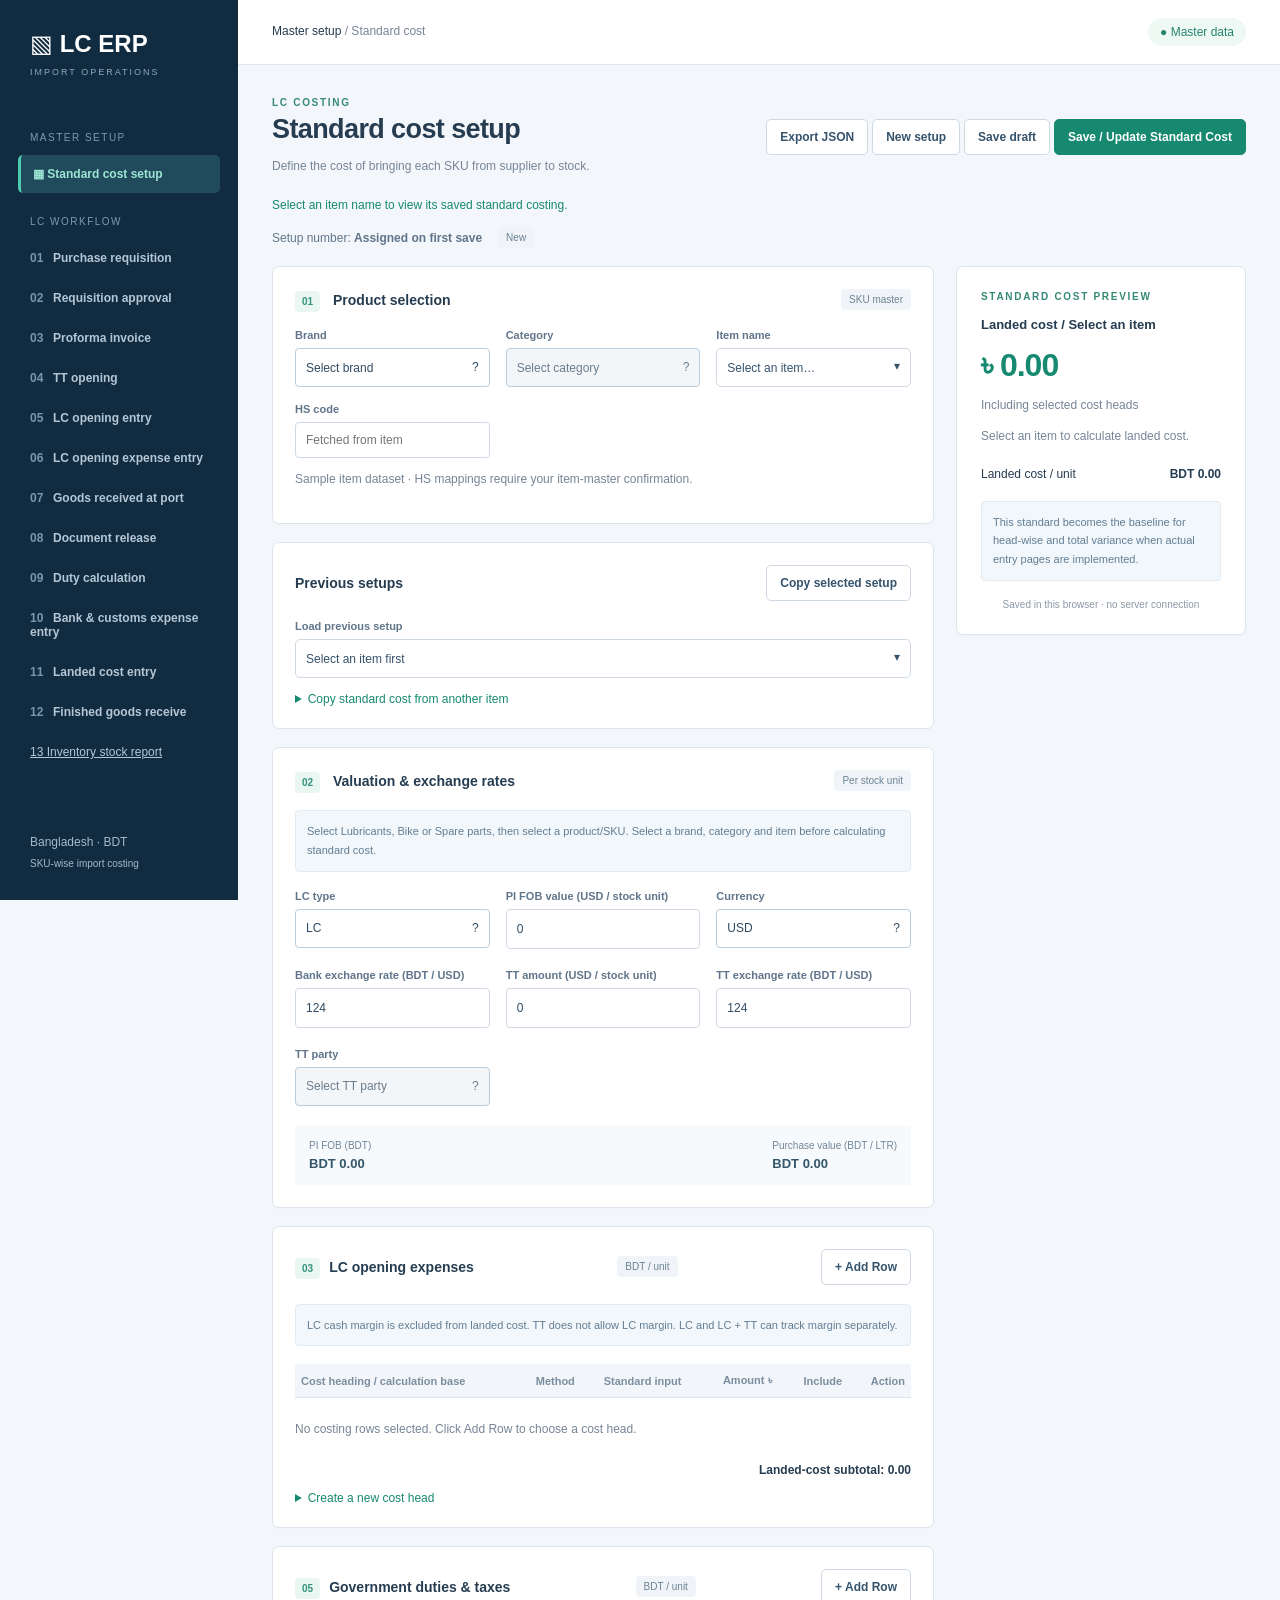
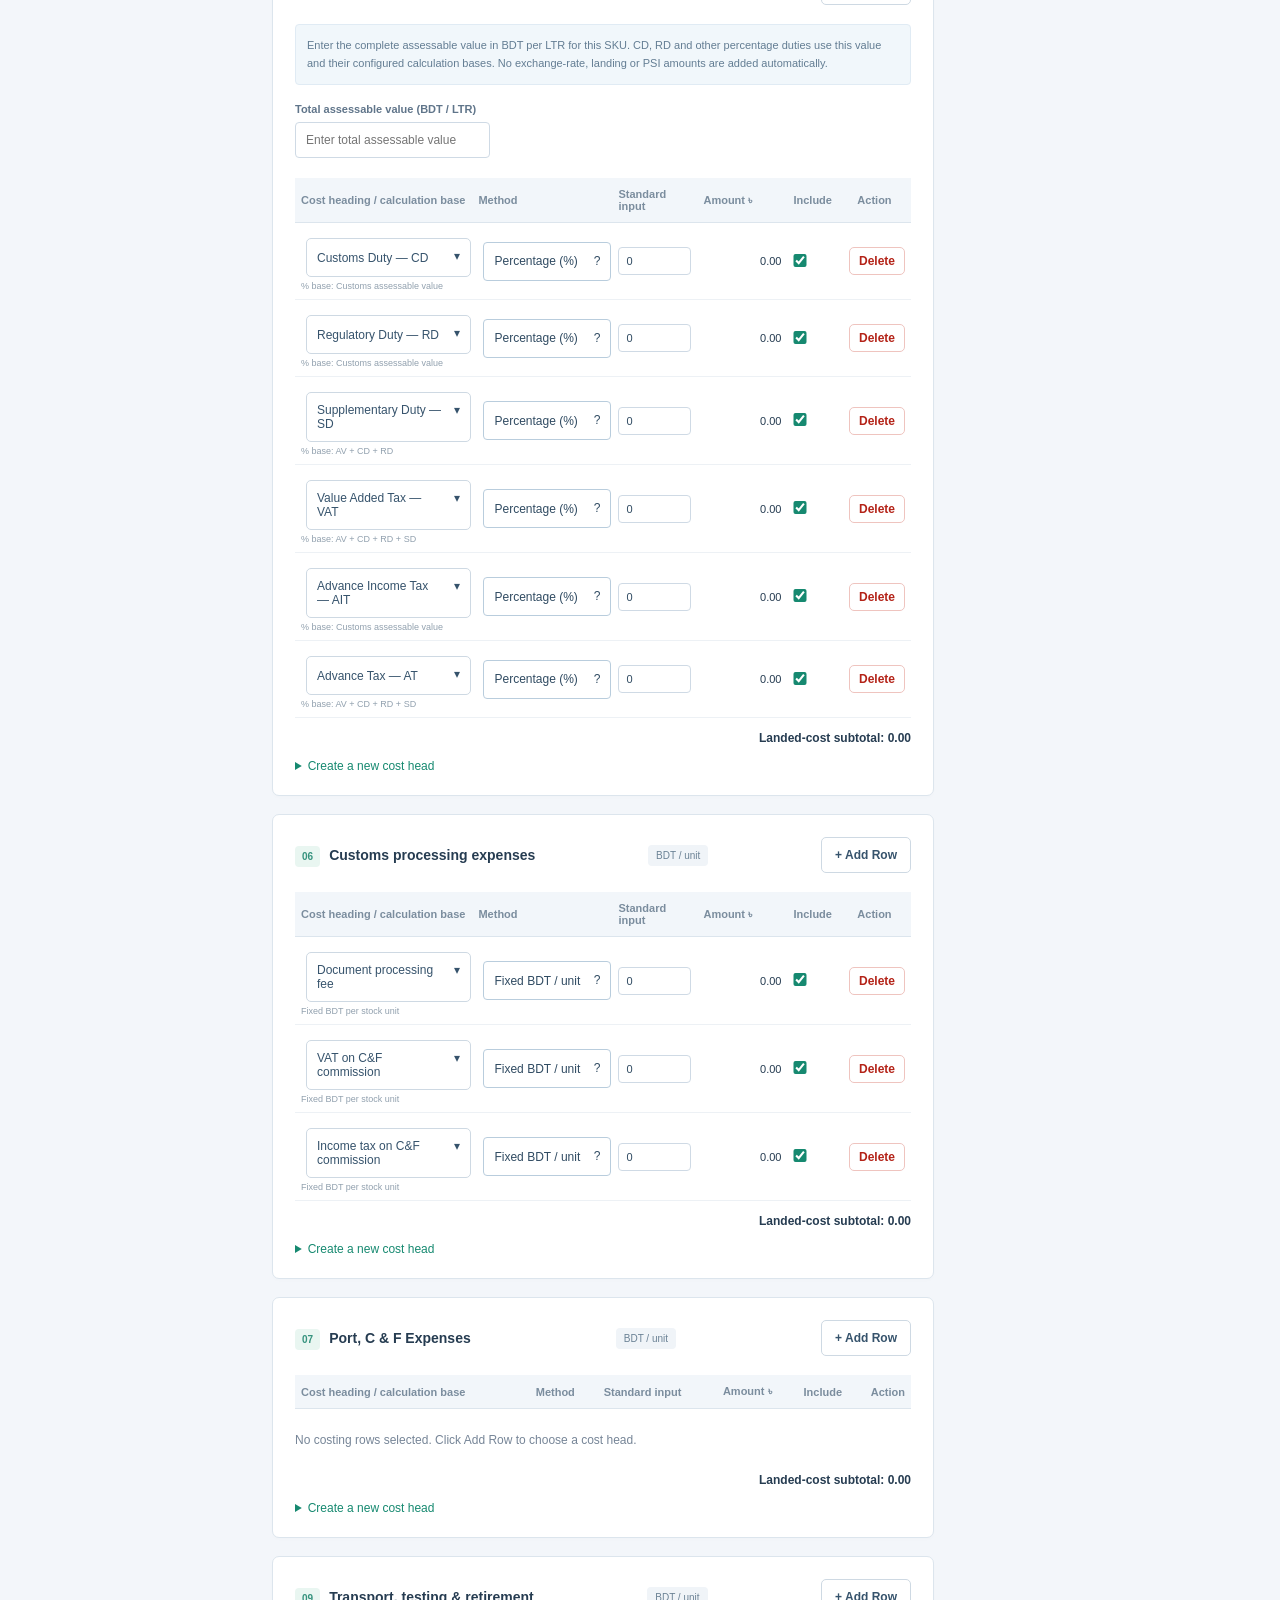
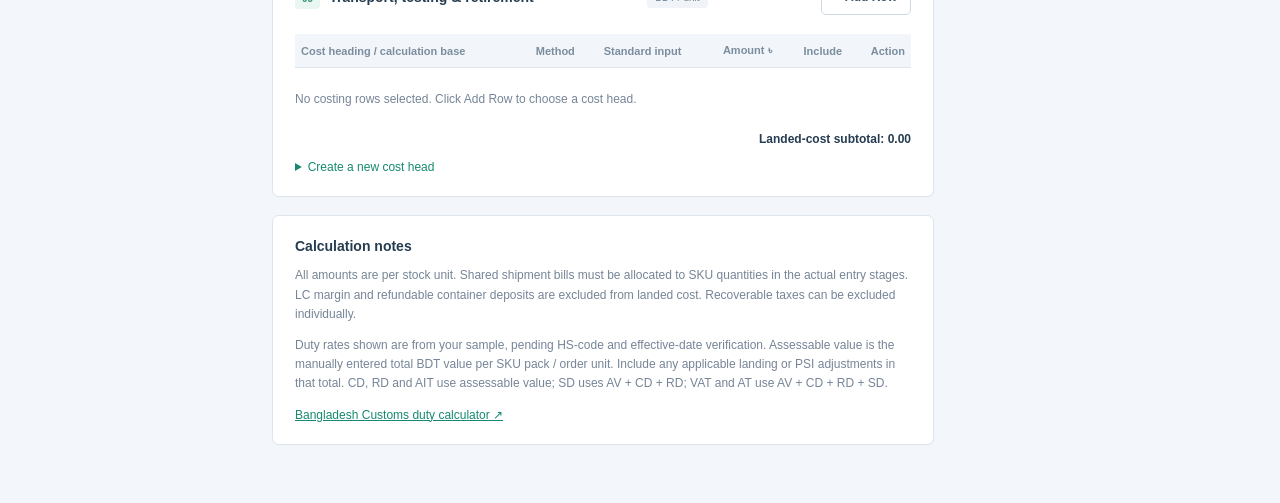
==== commit b5f12ab0: "Improve searchable document selectors, serial validation and standard cost defaults" ====
--- a/index.html
+++ b/index.html
@@ -1 +1 @@
-<!doctype html><html lang="en"><head><meta charset="utf-8"><meta name="viewport" content="width=device-width,initial-scale=1"><title>LC ERP · Standard cost setup</title><link rel="stylesheet" href="style.css?v=valuation-three-columns-20261031"></head><body><aside><div class="brand">▧ <b>LC ERP</b><small>IMPORT OPERATIONS</small></div><p class="navlabel">MASTER SETUP</p><button class="nav active">▦ Standard cost setup</button><p class="navlabel">LC WORKFLOW</p><nav id="workflow"></nav><div class="asidebottom">Bangladesh · BDT<br><small>SKU-wise import costing</small></div></aside><main><header><span>Master setup <span class="muted">/ Standard cost</span></span><span class="badge">● Master data</span></header><div class="title"><div><p class="eyebrow">LC COSTING</p><h1>Standard cost setup</h1><p class="muted">Define the cost of bringing each SKU from supplier to stock.</p></div><div><button id="export">Export JSON</button> <button id="new">New setup</button> <button id="draft">Save draft</button> <button class="primary" id="save">Save / Update Standard Cost</button></div></div><div id="notice" role="status" aria-live="polite"></div><div class="setup-meta"><span>Setup number: <strong id="setupNumber"></strong></span><span class="tag" id="setupStatus">New</span></div><div class="layout"><div><section><div class="sectionhead"><h2><em>01</em> Product selection</h2><span class="tag">SKU master</span></div><div class="fields"><label>Product category<select id="category"><option>Bike</option><option selected>Goodyear lubricants</option><option>Spare parts</option></select></label><label>Item name<select id="productSelect" required></select></label><label>HS code<input id="hs" readonly placeholder="Fetched from item" pattern="[0-9]{8}"></label></div><p class="muted">Sample item dataset · HS mappings require your item-master confirmation.</p><div hidden><input id="sku" value="GY-VIGOR-208L"><input id="product" value="Goodyear Vigor CI 4 15W40 208L"><input id="unit" value="Litre"><input id="pack" step="any" type="number" min="0.0001" value="208"><input id="date" type="date" value="2026-10-16"><input id="version" value="STD-001"></div></section><section><div class="sectionhead"><h2>Previous setups</h2><button id="copy">Copy selected setup</button></div><label class="savedlabel">Search previous setups<input id="search" type="search" placeholder="Search category, product, SKU, version or date"></label><label class="savedlabel">Load previous setup<select id="saved"><option value="">Select a saved standard…</option></select></label></section><section><div class="sectionhead"><h2><em>02</em> Valuation & exchange rates</h2><span class="tag">Per stock unit</span></div><div class="hint">Select Lubricants, Bike or Spare parts, then select a product/SKU. <span id="valuationHint">PI FOB and TT are separate supplier components. For LC type TT, the TT amount is excluded from standard landed cost.</span></div><div class="fields valuation-fields"><label>LC type<select id="lcType"><option value="LC">LC</option><option value="LC+TT">LC + TT</option><option value="TT">TT</option></select></label><label>PI FOB value (USD / stock unit)<input id="pi" type="number" min="0" step="any" value="1"></label><label>Currency<select id="currency"><option value="USD">USD</option><option value="CNY">CNY</option></select></label><label>Bank USD rate (BDT)<input id="fx" type="number" min="0.0001" step="any" value="124"></label><label>TT amount (USD / stock unit)<input id="tt" type="number" min="0" step="any" value="0"></label><label>TT exchange rate (BDT / USD)<input id="ttfx" type="number" min="0.0001" step="any" value="124"></label><label>TT party<select id="ttParty"><option value="">Select TT party</option><option value="TT-001">TT-001 ? Sample Import Supplier A</option><option value="TT-002">TT-002 ? Sample Import Supplier B</option><option value="TT-003">TT-003 ? Sample Import Supplier C</option></select></label></div><div class="calcstrip"><span>PI FOB (BDT)<b id="cfr"></b></span><span>Combined PI + TT (BDT)<b id="supplier"></b></span></div></section><div id="groups"></div><section><h2>Calculation notes</h2><p class="muted">All amounts are per stock unit. Shared shipment bills must be allocated to SKU quantities in the actual entry stages. LC margin and refundable container deposits are excluded from landed cost. Recoverable taxes can be excluded individually.</p><p class="muted">Duty rates shown are from your sample, pending HS-code and effective-date verification. Assessable value is the manually entered total BDT value per SKU pack / order unit. Include any applicable landing or PSI adjustments in that total. CD, RD and AIT use assessable value; SD uses AV + CD + RD; VAT and AT use AV + CD + RD + SD.</p><a href="https://bangladeshcustoms.gov.bd/trade_info/duty_calculator" target="_blank" rel="noopener">Bangladesh Customs duty calculator ↗</a></section></div><div><div class="summary"><p class="eyebrow">STANDARD COST PREVIEW</p><h2>Landed cost / <span id="unitlabel">Litre</span></h2><div class="total">৳ <span id="total">0.00</span></div><p class="muted">Including selected cost heads</p><p class="muted" id="standardBreakdownBasis">Breakdown: BDT per stock unit</p><div id="breakdown"></div><div class="packtotal"><span id="unitcostlabel">Landed cost per stock unit</span><b id="unitcost"></b></div><div class="hint">This standard becomes the baseline for head-wise and total variance when actual entry pages are implemented.</div><p class="local">Saved in this browser · no server connection</p></div></div></div></main><script src="products.js?v=avalon-grease-packs-20261027"></script><script src="standard-cost-math.js?v=standard-tt-valuation-20261031"></script><script src="brand-catalog.js"></script><script src="standard-valuation.js?v=standard-tt-valuation-20261031"></script><script src="standard-master-upgrade.js?v=standard-tt-valuation-20261031"></script><script src="enhancements.js?v=standard-tt-valuation-20261031"></script><script src="app.js?v=standard-item-required-20261031"></script><script src="standard-versions.js?v=stable-drafts-20261028"></script><script src="setups.js?v=standard-tt-valuation-20261031"></script><script src="standard-update.js?v=explicit-version-load-20261031"></script><script src="emax-standard-seed.js"></script><script src="standard-cost-rows.js?v=standard-tt-valuation-20261031"></script><script src="standard-initial-state.js"></script><script src="standard-brand-selection.js?v=selected-item-version-20261026"></script><script src="standard-copy-source.js?v=stable-drafts-20261028"></script><script src="standard-item-picker.js"></script><script src="standard-version-picker.js?v=selected-sku-versions-20261026"></script><script src="standard-head-picker.js?v=search-cost-heads-20261026"></script><script src="standard-margin-rules.js?v=standard-tt-valuation-20261031"></script><script src="standard-lc-lock.js?v=lc-version-lock-20261026"></script></body></html>
+<!doctype html><html lang="en"><head><meta charset="utf-8"><meta name="viewport" content="width=device-width,initial-scale=1"><title>LC ERP · Standard cost setup</title><link rel="stylesheet" href="style.css?v=valuation-three-columns-20261031"><link rel="stylesheet" href="searchable-dropdowns.css?v=1"><script src="record-picker-order.js?v=1"></script></head><body><aside><div class="brand">▧ <b>LC ERP</b><small>IMPORT OPERATIONS</small></div><p class="navlabel">MASTER SETUP</p><button class="nav active">▦ Standard cost setup</button><p class="navlabel">LC WORKFLOW</p><nav id="workflow"></nav><div class="asidebottom">Bangladesh · BDT<br><small>SKU-wise import costing</small></div></aside><main><header><span>Master setup <span class="muted">/ Standard cost</span></span><span class="badge">● Master data</span></header><div class="title"><div><p class="eyebrow">LC COSTING</p><h1>Standard cost setup</h1><p class="muted">Define the cost of bringing each SKU from supplier to stock.</p></div><div><button id="export">Export JSON</button> <button id="new">New setup</button> <button id="draft">Save draft</button> <button class="primary" id="save">Save / Update Standard Cost</button></div></div><div id="notice" role="status" aria-live="polite"></div><div class="setup-meta"><span>Setup number: <strong id="setupNumber"></strong></span><span class="tag" id="setupStatus">New</span></div><div class="layout"><div><section><div class="sectionhead"><h2><em>01</em> Product selection</h2><span class="tag">SKU master</span></div><div class="fields"><label>Product category<select id="category"><option>Bike</option><option selected>Goodyear lubricants</option><option>Spare parts</option></select></label><label>Item name<select id="productSelect" required></select></label><label>HS code<input id="hs" readonly placeholder="Fetched from item" pattern="[0-9]{8}"></label></div><p class="muted">Sample item dataset · HS mappings require your item-master confirmation.</p><div hidden><input id="sku" value="GY-VIGOR-208L"><input id="product" value="Goodyear Vigor CI 4 15W40 208L"><input id="unit" value="Litre"><input id="pack" step="any" type="number" min="0.0001" value="208"><input id="date" type="date" value="2026-10-16"><input id="version" value="STD-001"></div></section><section><div class="sectionhead"><h2>Previous setups</h2><button id="copy">Copy selected setup</button></div><label class="savedlabel">Search previous setups<input id="search" type="search" placeholder="Search category, product, SKU, version or date"></label><label class="savedlabel">Load previous setup<select id="saved"><option value="">Select a saved standard…</option></select></label></section><section><div class="sectionhead"><h2><em>02</em> Valuation & exchange rates</h2><span class="tag">Per stock unit</span></div><div class="hint">Select Lubricants, Bike or Spare parts, then select a product/SKU. <span id="valuationHint">PI FOB and TT are separate supplier components. For LC type TT, the TT amount is excluded from standard landed cost.</span></div><div class="fields valuation-fields"><label>LC type<select id="lcType"><option value="LC">LC</option><option value="LC+TT">LC + TT</option><option value="TT">TT</option></select></label><label>PI FOB value (USD / stock unit)<input id="pi" type="number" min="0" step="any" value="1"></label><label>Currency<select id="currency"><option value="USD">USD</option><option value="CNY">CNY</option></select></label><label>Bank USD rate (BDT)<input id="fx" type="number" min="0.0001" step="any" value="124"></label><label>TT amount (USD / stock unit)<input id="tt" type="number" min="0" step="any" value="0"></label><label>TT exchange rate (BDT / USD)<input id="ttfx" type="number" min="0.0001" step="any" value="124"></label><label>TT party<select id="ttParty"><option value="">Select TT party</option><option value="TT-001">TT-001 ? Sample Import Supplier A</option><option value="TT-002">TT-002 ? Sample Import Supplier B</option><option value="TT-003">TT-003 ? Sample Import Supplier C</option></select></label></div><div class="calcstrip"><span>PI FOB (BDT)<b id="cfr"></b></span><span>Combined PI + TT (BDT)<b id="supplier"></b></span></div></section><div id="groups"></div><section><h2>Calculation notes</h2><p class="muted">All amounts are per stock unit. Shared shipment bills must be allocated to SKU quantities in the actual entry stages. LC margin and refundable container deposits are excluded from landed cost. Recoverable taxes can be excluded individually.</p><p class="muted">Duty rates shown are from your sample, pending HS-code and effective-date verification. Assessable value is the manually entered total BDT value per SKU pack / order unit. Include any applicable landing or PSI adjustments in that total. CD, RD and AIT use assessable value; SD uses AV + CD + RD; VAT and AT use AV + CD + RD + SD.</p><a href="https://bangladeshcustoms.gov.bd/trade_info/duty_calculator" target="_blank" rel="noopener">Bangladesh Customs duty calculator ↗</a></section></div><div><div class="summary"><p class="eyebrow">STANDARD COST PREVIEW</p><h2>Landed cost / <span id="unitlabel">Litre</span></h2><div class="total">৳ <span id="total">0.00</span></div><p class="muted">Including selected cost heads</p><p class="muted" id="standardBreakdownBasis">Breakdown: BDT per stock unit</p><div id="breakdown"></div><div class="packtotal"><span id="unitcostlabel">Landed cost per stock unit</span><b id="unitcost"></b></div><div class="hint">This standard becomes the baseline for head-wise and total variance when actual entry pages are implemented.</div><p class="local">Saved in this browser · no server connection</p></div></div></div></main><script src="products.js?v=avalon-grease-packs-20261027"></script><script src="standard-cost-math.js?v=standard-tt-valuation-20261031"></script><script src="brand-catalog.js"></script><script src="standard-valuation.js?v=fixed-processing-bdt-20261031"></script><script src="standard-master-upgrade.js?v=standard-tt-valuation-20261031"></script><script src="enhancements.js?v=fixed-processing-bdt-20261031"></script><script src="app.js?v=fixed-processing-bdt-20261031"></script><script src="standard-versions.js?v=stable-drafts-20261028"></script><script src="setups.js?v=standard-tt-valuation-20261031"></script><script src="standard-update.js?v=fixed-processing-bdt-20261031"></script><script src="emax-standard-seed.js"></script><script src="standard-cost-rows.js?v=default-duty-processing-heads-20261031"></script><script src="standard-initial-state.js"></script><script src="standard-brand-selection.js?v=selected-item-version-20261026"></script><script src="standard-copy-source.js?v=stable-drafts-20261028"></script><script src="standard-item-picker.js"></script><script src="standard-version-picker.js?v=selected-sku-versions-20261026"></script><script src="standard-head-picker.js?v=search-cost-heads-20261026"></script><script src="standard-margin-rules.js?v=standard-tt-valuation-20261031"></script><script src="standard-lc-lock.js?v=lc-version-lock-20261026"></script><script src="searchable-dropdowns.js?v=1"></script></body></html>
--- a/searchable-dropdowns.css
+++ b/searchable-dropdowns.css
@@ -0,0 +1,2 @@
+/* Shared searchable selects; panels escape scrolling tables. */
+.erp-select-host{display:block;min-width:0;width:100%;margin-top:7px}.erp-select-trigger{position:relative;display:block;width:100%;min-height:39px;text-align:left;padding:10px 28px 10px 10px;border:1px solid #b9cddd;border-radius:4px;background:#fff;color:#304b62;font:12px "Segoe UI",sans-serif;white-space:normal;overflow-wrap:anywhere}.erp-select-trigger:after{content:"?";position:absolute;right:10px;top:11px}.erp-select-trigger:disabled{cursor:default;background:#f3f6f8;color:#6b7d8d}.erp-select-panel{position:fixed;z-index:2000;padding:9px;border:1px solid #b9cddd;border-radius:6px;background:white;box-shadow:0 8px 24px #102a4026;color:#304b62;font:12px "Segoe UI",sans-serif}.erp-select-panel[hidden]{display:none}.erp-select-search{display:block;width:100%;margin:0 0 7px;padding:10px;border:1px solid #b9cddd;border-radius:4px;font:12px "Segoe UI",sans-serif}.erp-select-search:focus{outline:2px solid #8bd4c3;outline-offset:1px}.erp-select-options{overflow:auto;max-height:270px;overscroll-behavior:contain}.erp-select-option{display:block;width:100%;padding:10px;border:0;border-bottom:1px solid #edf1f5;background:#fff;color:#304b62;text-align:left;white-space:normal;overflow-wrap:anywhere;font:12px "Segoe UI",sans-serif}.erp-select-option small{display:block;margin-top:3px;color:#6b8295;font-size:10px}.erp-select-option:hover,.erp-select-option.active,.erp-select-option[aria-selected="true"]{background:#e9f6f1}.erp-select-empty{padding:10px;color:#6b8295}td .erp-select-host{margin-top:0}select[data-erp-searchable]{display:none!important}
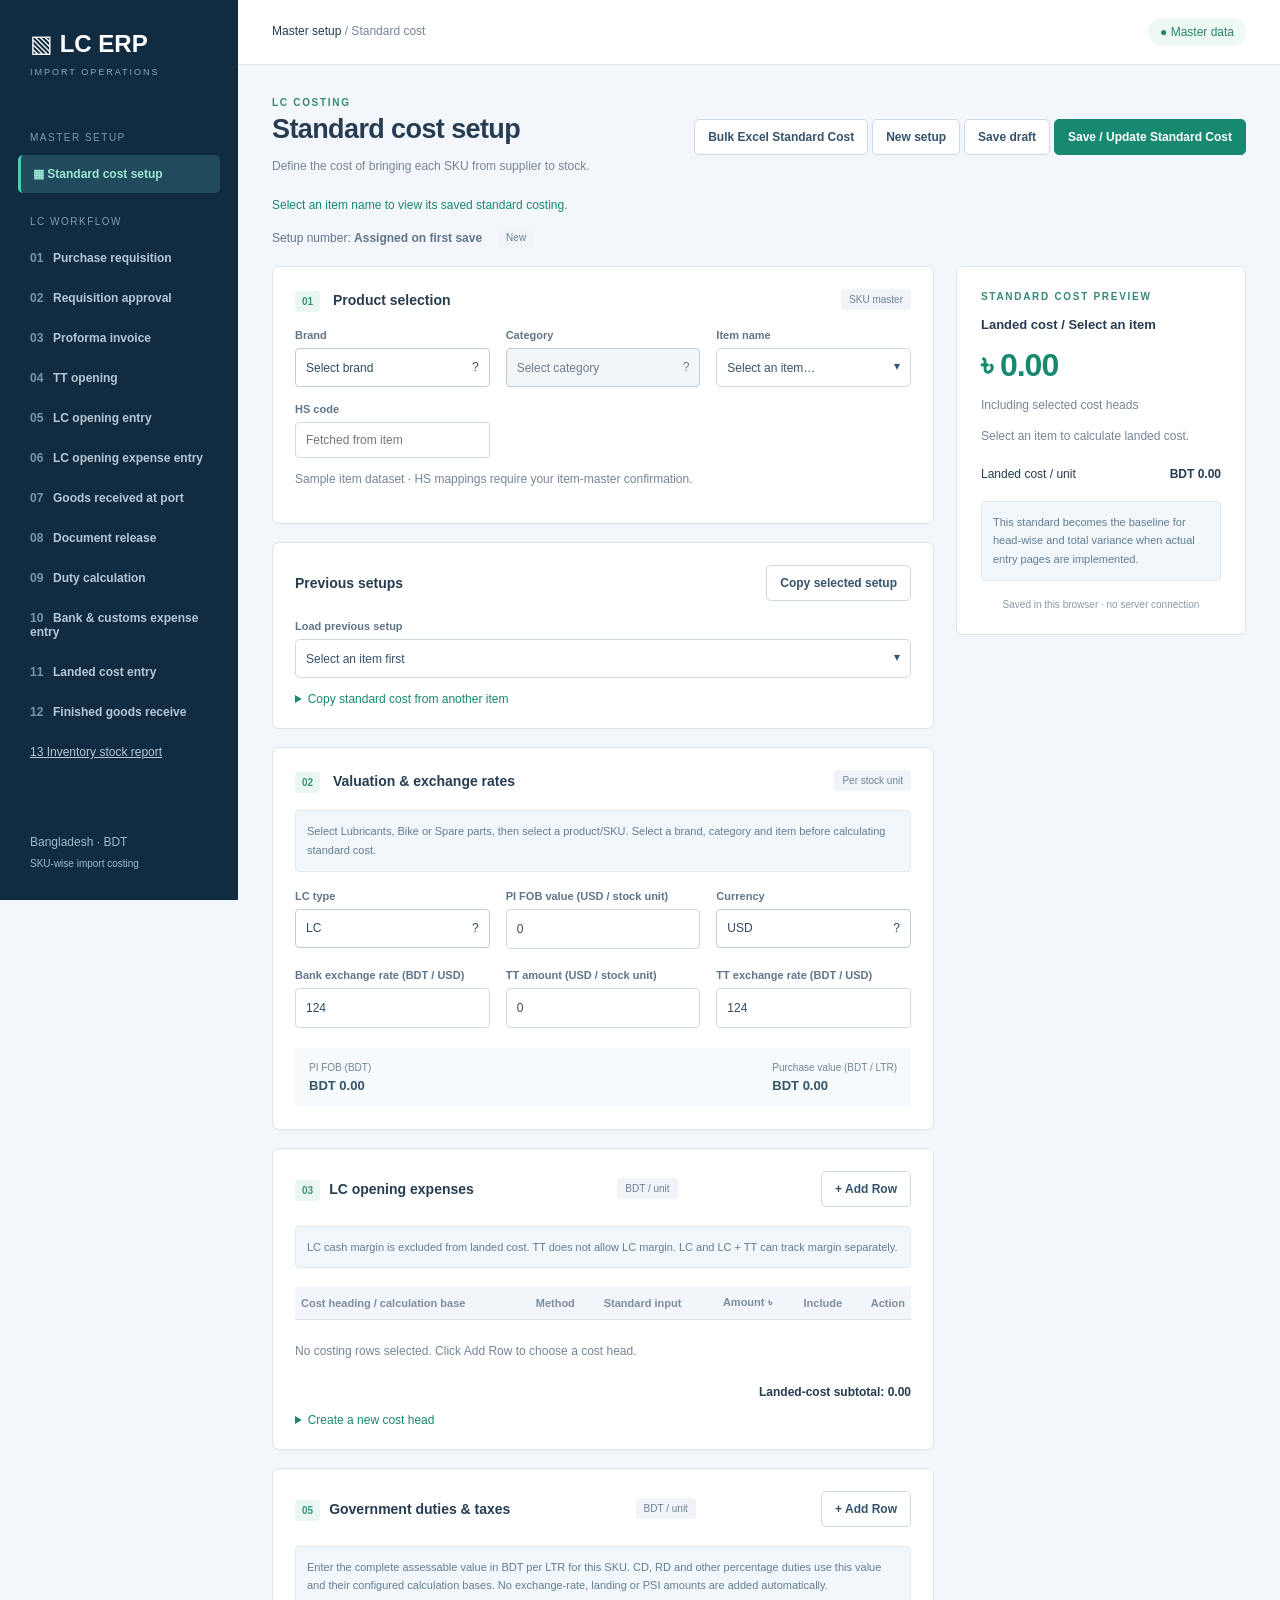
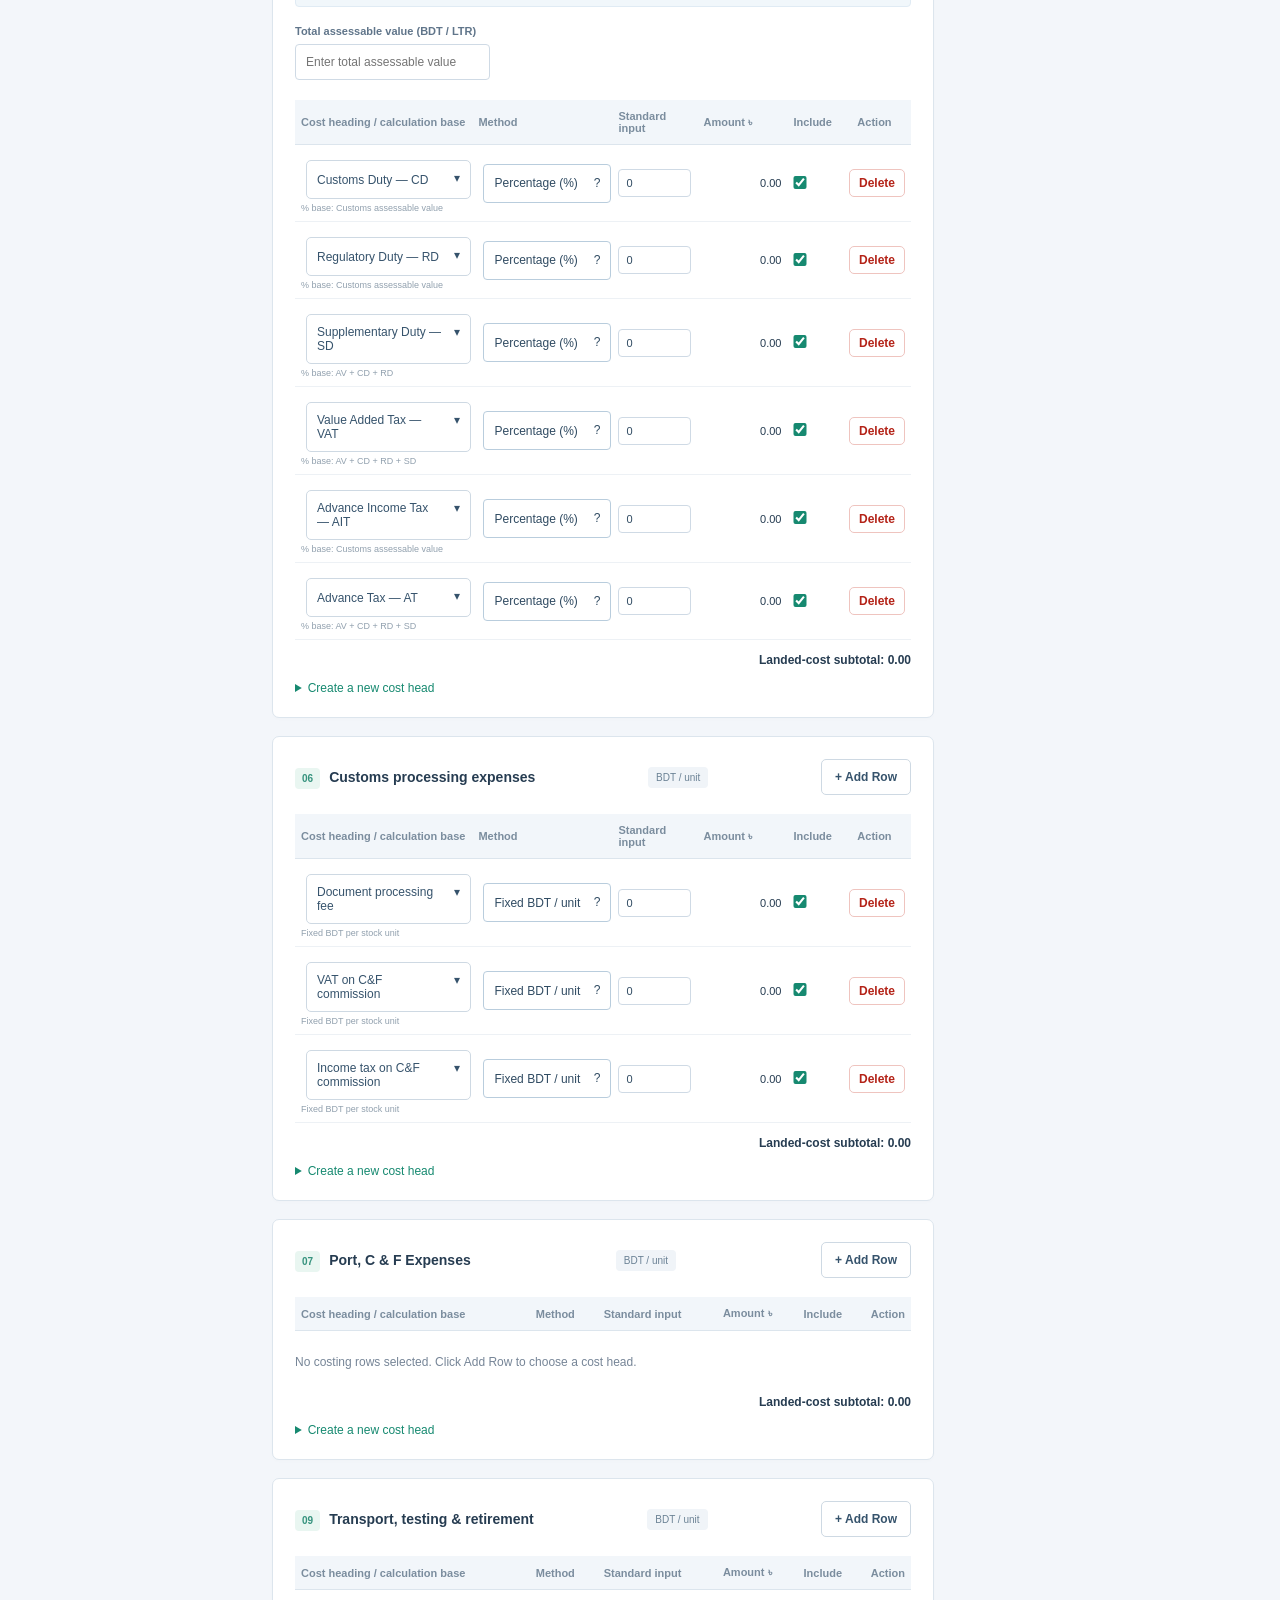
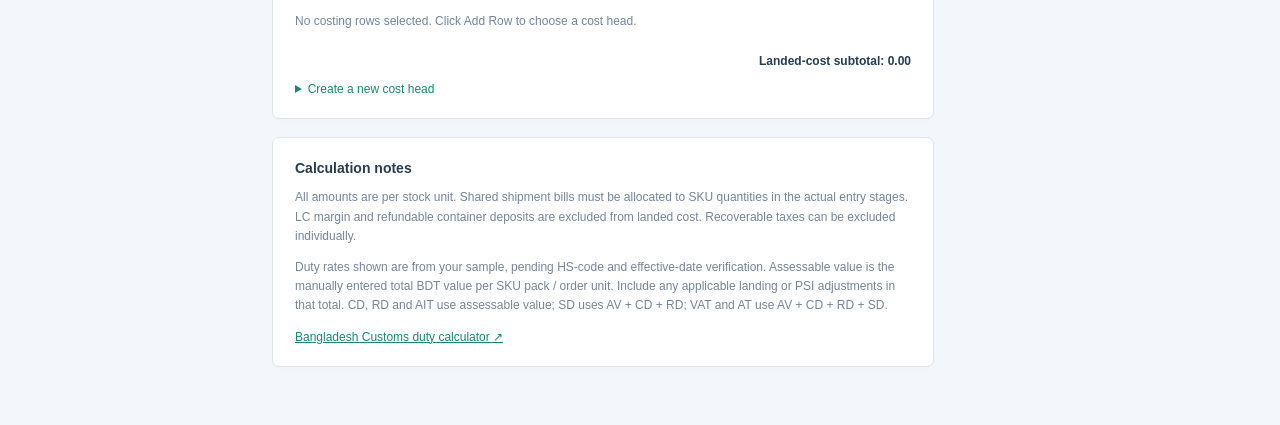
==== commit 2c3127de: "Add bulk standard-cost Excel entry with item filters and preserve individual setup" ====
--- a/index.html
+++ b/index.html
@@ -1 +1 @@
-<!doctype html><html lang="en"><head><meta charset="utf-8"><meta name="viewport" content="width=device-width,initial-scale=1"><title>LC ERP · Standard cost setup</title><link rel="stylesheet" href="style.css?v=valuation-three-columns-20261031"><link rel="stylesheet" href="searchable-dropdowns.css?v=1"><script src="record-picker-order.js?v=1"></script></head><body><aside><div class="brand">▧ <b>LC ERP</b><small>IMPORT OPERATIONS</small></div><p class="navlabel">MASTER SETUP</p><button class="nav active">▦ Standard cost setup</button><p class="navlabel">LC WORKFLOW</p><nav id="workflow"></nav><div class="asidebottom">Bangladesh · BDT<br><small>SKU-wise import costing</small></div></aside><main><header><span>Master setup <span class="muted">/ Standard cost</span></span><span class="badge">● Master data</span></header><div class="title"><div><p class="eyebrow">LC COSTING</p><h1>Standard cost setup</h1><p class="muted">Define the cost of bringing each SKU from supplier to stock.</p></div><div><button id="export">Export JSON</button> <button id="new">New setup</button> <button id="draft">Save draft</button> <button class="primary" id="save">Save / Update Standard Cost</button></div></div><div id="notice" role="status" aria-live="polite"></div><div class="setup-meta"><span>Setup number: <strong id="setupNumber"></strong></span><span class="tag" id="setupStatus">New</span></div><div class="layout"><div><section><div class="sectionhead"><h2><em>01</em> Product selection</h2><span class="tag">SKU master</span></div><div class="fields"><label>Product category<select id="category"><option>Bike</option><option selected>Goodyear lubricants</option><option>Spare parts</option></select></label><label>Item name<select id="productSelect" required></select></label><label>HS code<input id="hs" readonly placeholder="Fetched from item" pattern="[0-9]{8}"></label></div><p class="muted">Sample item dataset · HS mappings require your item-master confirmation.</p><div hidden><input id="sku" value="GY-VIGOR-208L"><input id="product" value="Goodyear Vigor CI 4 15W40 208L"><input id="unit" value="Litre"><input id="pack" step="any" type="number" min="0.0001" value="208"><input id="date" type="date" value="2026-10-16"><input id="version" value="STD-001"></div></section><section><div class="sectionhead"><h2>Previous setups</h2><button id="copy">Copy selected setup</button></div><label class="savedlabel">Search previous setups<input id="search" type="search" placeholder="Search category, product, SKU, version or date"></label><label class="savedlabel">Load previous setup<select id="saved"><option value="">Select a saved standard…</option></select></label></section><section><div class="sectionhead"><h2><em>02</em> Valuation & exchange rates</h2><span class="tag">Per stock unit</span></div><div class="hint">Select Lubricants, Bike or Spare parts, then select a product/SKU. <span id="valuationHint">PI FOB and TT are separate supplier components. For LC type TT, the TT amount is excluded from standard landed cost.</span></div><div class="fields valuation-fields"><label>LC type<select id="lcType"><option value="LC">LC</option><option value="LC+TT">LC + TT</option><option value="TT">TT</option></select></label><label>PI FOB value (USD / stock unit)<input id="pi" type="number" min="0" step="any" value="1"></label><label>Currency<select id="currency"><option value="USD">USD</option><option value="CNY">CNY</option></select></label><label>Bank USD rate (BDT)<input id="fx" type="number" min="0.0001" step="any" value="124"></label><label>TT amount (USD / stock unit)<input id="tt" type="number" min="0" step="any" value="0"></label><label>TT exchange rate (BDT / USD)<input id="ttfx" type="number" min="0.0001" step="any" value="124"></label><label>TT party<select id="ttParty"><option value="">Select TT party</option><option value="TT-001">TT-001 ? Sample Import Supplier A</option><option value="TT-002">TT-002 ? Sample Import Supplier B</option><option value="TT-003">TT-003 ? Sample Import Supplier C</option></select></label></div><div class="calcstrip"><span>PI FOB (BDT)<b id="cfr"></b></span><span>Combined PI + TT (BDT)<b id="supplier"></b></span></div></section><div id="groups"></div><section><h2>Calculation notes</h2><p class="muted">All amounts are per stock unit. Shared shipment bills must be allocated to SKU quantities in the actual entry stages. LC margin and refundable container deposits are excluded from landed cost. Recoverable taxes can be excluded individually.</p><p class="muted">Duty rates shown are from your sample, pending HS-code and effective-date verification. Assessable value is the manually entered total BDT value per SKU pack / order unit. Include any applicable landing or PSI adjustments in that total. CD, RD and AIT use assessable value; SD uses AV + CD + RD; VAT and AT use AV + CD + RD + SD.</p><a href="https://bangladeshcustoms.gov.bd/trade_info/duty_calculator" target="_blank" rel="noopener">Bangladesh Customs duty calculator ↗</a></section></div><div><div class="summary"><p class="eyebrow">STANDARD COST PREVIEW</p><h2>Landed cost / <span id="unitlabel">Litre</span></h2><div class="total">৳ <span id="total">0.00</span></div><p class="muted">Including selected cost heads</p><p class="muted" id="standardBreakdownBasis">Breakdown: BDT per stock unit</p><div id="breakdown"></div><div class="packtotal"><span id="unitcostlabel">Landed cost per stock unit</span><b id="unitcost"></b></div><div class="hint">This standard becomes the baseline for head-wise and total variance when actual entry pages are implemented.</div><p class="local">Saved in this browser · no server connection</p></div></div></div></main><script src="products.js?v=avalon-grease-packs-20261027"></script><script src="standard-cost-math.js?v=standard-tt-valuation-20261031"></script><script src="brand-catalog.js"></script><script src="standard-valuation.js?v=fixed-processing-bdt-20261031"></script><script src="standard-master-upgrade.js?v=standard-tt-valuation-20261031"></script><script src="enhancements.js?v=fixed-processing-bdt-20261031"></script><script src="app.js?v=fixed-processing-bdt-20261031"></script><script src="standard-versions.js?v=stable-drafts-20261028"></script><script src="setups.js?v=standard-tt-valuation-20261031"></script><script src="standard-update.js?v=fixed-processing-bdt-20261031"></script><script src="emax-standard-seed.js"></script><script src="standard-cost-rows.js?v=default-duty-processing-heads-20261031"></script><script src="standard-initial-state.js"></script><script src="standard-brand-selection.js?v=selected-item-version-20261026"></script><script src="standard-copy-source.js?v=stable-drafts-20261028"></script><script src="standard-item-picker.js"></script><script src="standard-version-picker.js?v=selected-sku-versions-20261026"></script><script src="standard-head-picker.js?v=search-cost-heads-20261026"></script><script src="standard-margin-rules.js?v=standard-tt-valuation-20261031"></script><script src="standard-lc-lock.js?v=lc-version-lock-20261026"></script><script src="searchable-dropdowns.js?v=1"></script></body></html>
+<!doctype html><html lang="en"><head><meta charset="utf-8"><meta name="viewport" content="width=device-width,initial-scale=1"><title>LC ERP · Standard cost setup</title><link rel="stylesheet" href="style.css?v=valuation-three-columns-20261031"><link rel="stylesheet" href="searchable-dropdowns.css?v=1"><script src="record-picker-order.js?v=1"></script><link rel="stylesheet" href="bulk-standard.css?v=brand-category-filters-20261101"></head><body><aside><div class="brand">▧ <b>LC ERP</b><small>IMPORT OPERATIONS</small></div><p class="navlabel">MASTER SETUP</p><button class="nav active">▦ Standard cost setup</button><p class="navlabel">LC WORKFLOW</p><nav id="workflow"></nav><div class="asidebottom">Bangladesh · BDT<br><small>SKU-wise import costing</small></div></aside><main><header><span>Master setup <span class="muted">/ Standard cost</span></span><span class="badge">● Master data</span></header><div class="title"><div><p class="eyebrow">LC COSTING</p><h1>Standard cost setup</h1><p class="muted">Define the cost of bringing each SKU from supplier to stock.</p></div><div><button id="new">New setup</button> <button id="draft">Save draft</button> <button class="primary" id="save">Save / Update Standard Cost</button></div></div><div id="notice" role="status" aria-live="polite"></div><div class="setup-meta"><span>Setup number: <strong id="setupNumber"></strong></span><span class="tag" id="setupStatus">New</span></div><div class="layout"><div><section><div class="sectionhead"><h2><em>01</em> Product selection</h2><span class="tag">SKU master</span></div><div class="fields"><label>Product category<select id="category"><option>Bike</option><option selected>Goodyear lubricants</option><option>Spare parts</option></select></label><label>Item name<select id="productSelect" required></select></label><label>HS code<input id="hs" readonly placeholder="Fetched from item" pattern="[0-9]{8}"></label></div><p class="muted">Sample item dataset · HS mappings require your item-master confirmation.</p><div hidden><input id="sku" value="GY-VIGOR-208L"><input id="product" value="Goodyear Vigor CI 4 15W40 208L"><input id="unit" value="Litre"><input id="pack" step="any" type="number" min="0.0001" value="208"><input id="date" type="date" value="2026-10-16"><input id="version" value="STD-001"></div></section><section><div class="sectionhead"><h2>Previous setups</h2><button id="copy">Copy selected setup</button></div><label class="savedlabel">Search previous setups<input id="search" type="search" placeholder="Search category, product, SKU, version or date"></label><label class="savedlabel">Load previous setup<select id="saved"><option value="">Select a saved standard…</option></select></label></section><section><div class="sectionhead"><h2><em>02</em> Valuation & exchange rates</h2><span class="tag">Per stock unit</span></div><div class="hint">Select Lubricants, Bike or Spare parts, then select a product/SKU. <span id="valuationHint">PI FOB and TT are separate supplier components. For LC type TT, the TT amount is excluded from standard landed cost.</span></div><div class="fields valuation-fields"><label>LC type<select id="lcType"><option value="LC">LC</option><option value="LC+TT">LC + TT</option><option value="TT">TT</option></select></label><label>PI FOB value (USD / stock unit)<input id="pi" type="number" min="0" step="any" value="1"></label><label>Currency<select id="currency"><option value="USD">USD</option><option value="CNY">CNY</option></select></label><label>Bank USD rate (BDT)<input id="fx" type="number" min="0.0001" step="any" value="124"></label><label>TT amount (USD / stock unit)<input id="tt" type="number" min="0" step="any" value="0"></label><label>TT exchange rate (BDT / USD)<input id="ttfx" type="number" min="0.0001" step="any" value="124"></label></div><div class="calcstrip"><span>PI FOB (BDT)<b id="cfr"></b></span><span>Combined PI + TT (BDT)<b id="supplier"></b></span></div></section><div id="groups"></div><section><h2>Calculation notes</h2><p class="muted">All amounts are per stock unit. Shared shipment bills must be allocated to SKU quantities in the actual entry stages. LC margin and refundable container deposits are excluded from landed cost. Recoverable taxes can be excluded individually.</p><p class="muted">Duty rates shown are from your sample, pending HS-code and effective-date verification. Assessable value is the manually entered total BDT value per SKU pack / order unit. Include any applicable landing or PSI adjustments in that total. CD, RD and AIT use assessable value; SD uses AV + CD + RD; VAT and AT use AV + CD + RD + SD.</p><a href="https://bangladeshcustoms.gov.bd/trade_info/duty_calculator" target="_blank" rel="noopener">Bangladesh Customs duty calculator ↗</a></section></div><div><div class="summary"><p class="eyebrow">STANDARD COST PREVIEW</p><h2>Landed cost / <span id="unitlabel">Litre</span></h2><div class="total">৳ <span id="total">0.00</span></div><p class="muted">Including selected cost heads</p><p class="muted" id="standardBreakdownBasis">Breakdown: BDT per stock unit</p><div id="breakdown"></div><div class="packtotal"><span id="unitcostlabel">Landed cost per stock unit</span><b id="unitcost"></b></div><div class="hint">This standard becomes the baseline for head-wise and total variance when actual entry pages are implemented.</div><p class="local">Saved in this browser · no server connection</p></div></div></div></main><script src="products.js?v=avalon-grease-packs-20261027"></script><script src="standard-cost-math.js?v=bulk-fixed-heads-v2-20261101"></script><script src="brand-catalog.js"></script><script src="standard-valuation.js?v=tt-party-opening-only-20261101"></script><script src="standard-master-upgrade.js?v=standard-tt-valuation-20261031"></script><script src="enhancements.js?v=tt-party-opening-only-20261101"></script><script src="app.js?v=remove-json-export-20261101"></script><script src="standard-versions.js?v=stable-drafts-20261028"></script><script src="setups.js?v=remove-json-export-20261101"></script><script src="standard-update.js?v=bulk-fixed-heads-v2-20261101"></script><script src="emax-standard-seed.js"></script><script src="standard-cost-rows.js?v=default-duty-processing-heads-20261031"></script><script src="standard-initial-state.js"></script><script src="standard-brand-selection.js?v=selected-item-version-20261026"></script><script src="standard-copy-source.js?v=stable-drafts-20261028"></script><script src="standard-item-picker.js"></script><script src="standard-version-picker.js?v=selected-sku-versions-20261026"></script><script src="standard-head-picker.js?v=search-cost-heads-20261026"></script><script src="standard-margin-rules.js?v=standard-tt-valuation-20261031"></script><script src="standard-lc-lock.js?v=lc-version-lock-20261026"></script><script src="searchable-dropdowns.js?v=1"></script><script src="bulk-standard-xlsx.js?v=1"></script><script src="bulk-standard-core.js?v=bulk-fixed-heads-v2-20261101"></script><script src="bulk-standard-template.js?v=bulk-fixed-heads-v2-20261101"></script><script src="bulk-standard-ui.js?v=remove-json-export-20261101"></script></body></html>
--- a/bulk-standard.css
+++ b/bulk-standard.css
@@ -0,0 +1,3 @@
+#bulkStandardDialog{width:min(1450px,96vw);max-width:96vw;max-height:92vh;padding:24px;border:1px solid #b9cddd;border-radius:8px;color:#263c51}#bulkStandardDialog::backdrop{background:#112b4070}.bulk-heading,.bulk-actions{display:flex;align-items:center;justify-content:space-between;gap:12px;flex-wrap:wrap}.bulk-heading h2{font-size:19px}.bulk-step{margin-top:22px;padding-top:18px;border-top:1px solid #dce5ed}.bulk-step h3{font-size:14px;margin:0 0 12px}.bulk-item-controls{display:grid;grid-template-columns:minmax(240px,1.5fr) minmax(150px,1fr) minmax(170px,1fr) 170px;gap:16px;margin-bottom:12px}.bulk-items{display:grid;grid-template-columns:repeat(3,minmax(0,1fr));max-height:260px;overflow:auto;gap:7px;padding:8px;border:1px solid #dce5ed;border-radius:5px}.bulk-item{display:flex;align-items:flex-start;gap:9px;padding:10px;background:#f5f9fc;border-radius:4px;cursor:pointer}.bulk-item input{width:16px;flex:none;margin-top:3px}.bulk-item span{display:block;line-height:1.5;color:#304b62}.bulk-item small{display:block;font-weight:400;color:#6b8295}.bulk-feedback{white-space:pre-wrap;font-size:12px;line-height:1.6;margin:12px 0}.bulk-feedback.error{color:#a53b28}.bulk-feedback.success{color:#168970}.bulk-table-wrap{overflow:auto;max-height:340px;margin-top:12px}.bulk-table-wrap table{min-width:720px}.bulk-table-wrap td,.bulk-table-wrap th{padding:10px;text-align:left;white-space:normal}.bulk-table-wrap .bulk-number{text-align:right}.bulk-preview-detail{margin-top:12px}.bulk-preview-detail summary{cursor:pointer;font-size:12px;font-weight:600}.bulk-file{display:flex;align-items:center;gap:14px;flex-wrap:wrap}.bulk-file input{max-width:400px}.bulk-count{font-size:12px;color:#60758a}#bulkStandardDialog button:disabled{opacity:.55;cursor:default}@media(max-width:850px){.bulk-items{grid-template-columns:repeat(2,minmax(0,1fr))}}@media(max-width:550px){.bulk-items,.bulk-item-controls{grid-template-columns:1fr}#bulkStandardDialog{padding:15px}}
+
+.bulk-empty{grid-column:1/-1;padding:12px;margin:0;color:#60758a;font-size:12px}@media(max-width:1100px){.bulk-item-controls{grid-template-columns:repeat(2,minmax(0,1fr))}}@media(max-width:550px){.bulk-item-controls{grid-template-columns:1fr}}
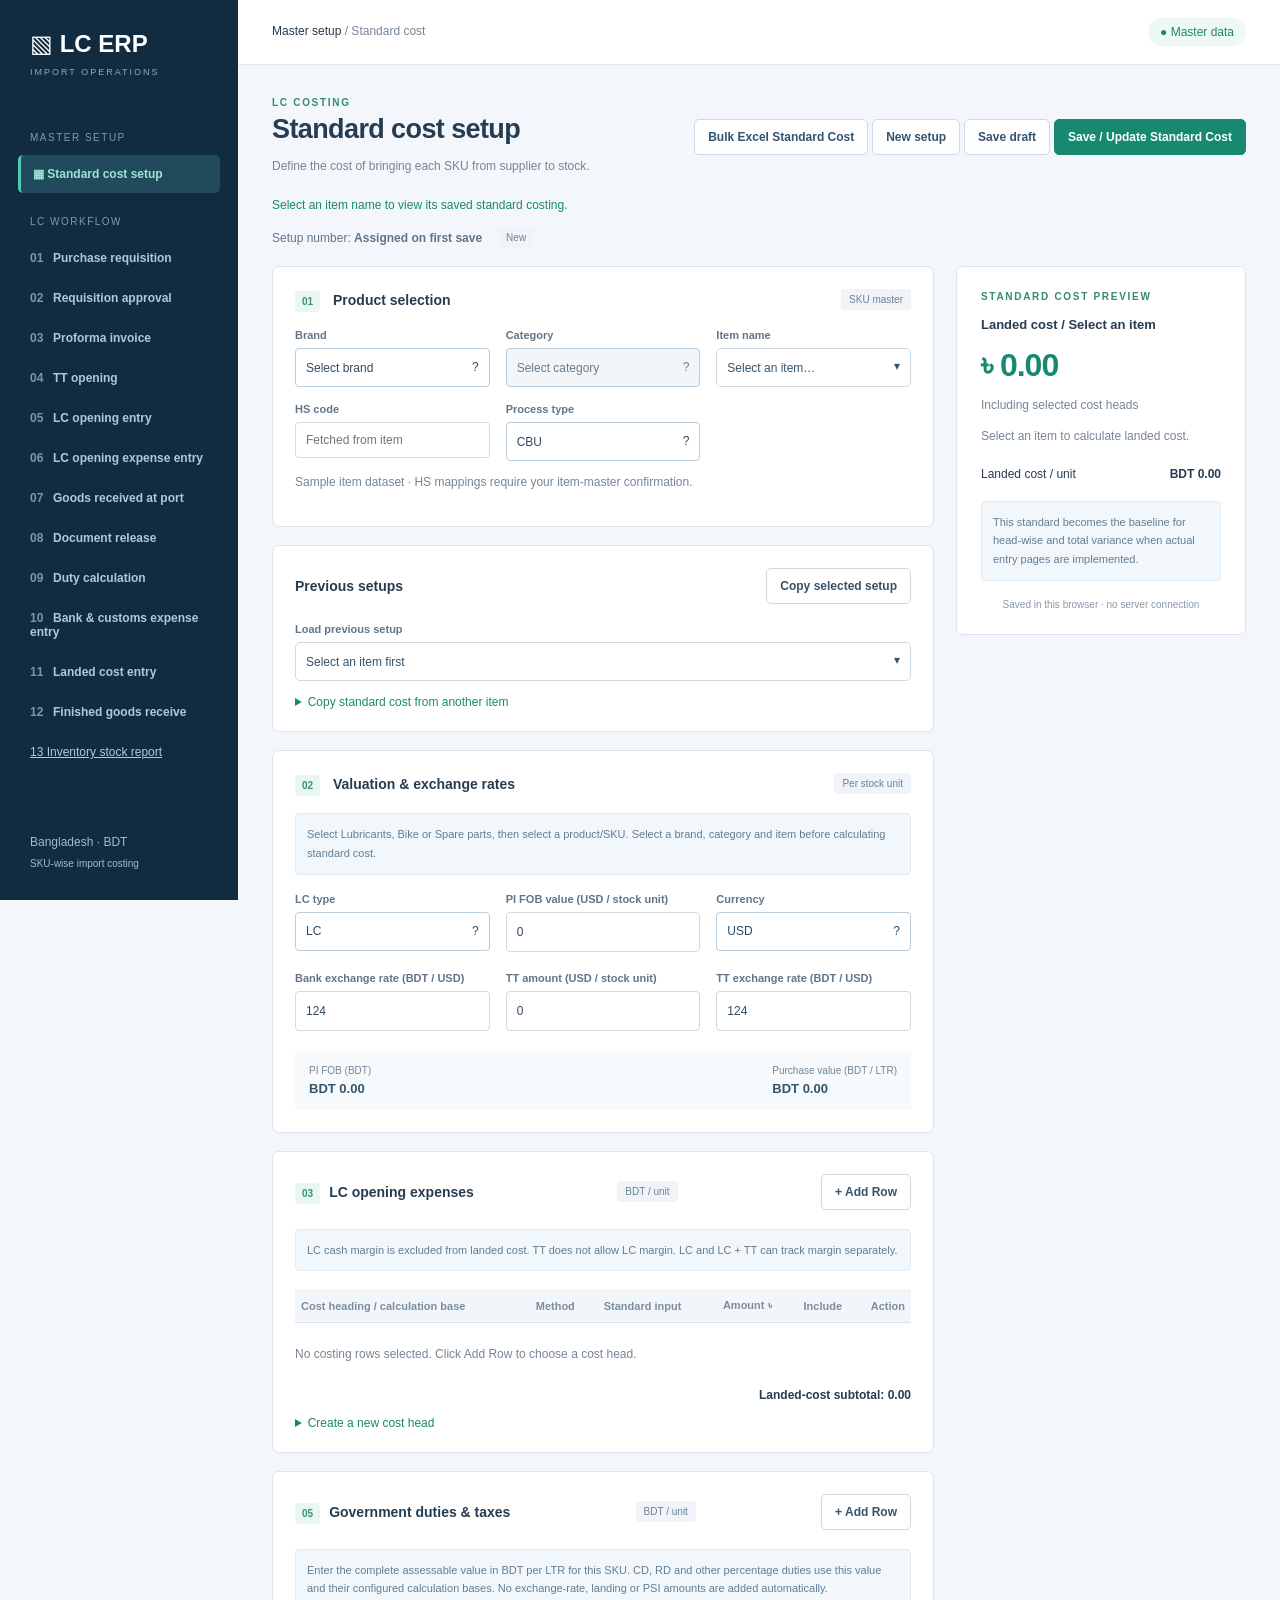
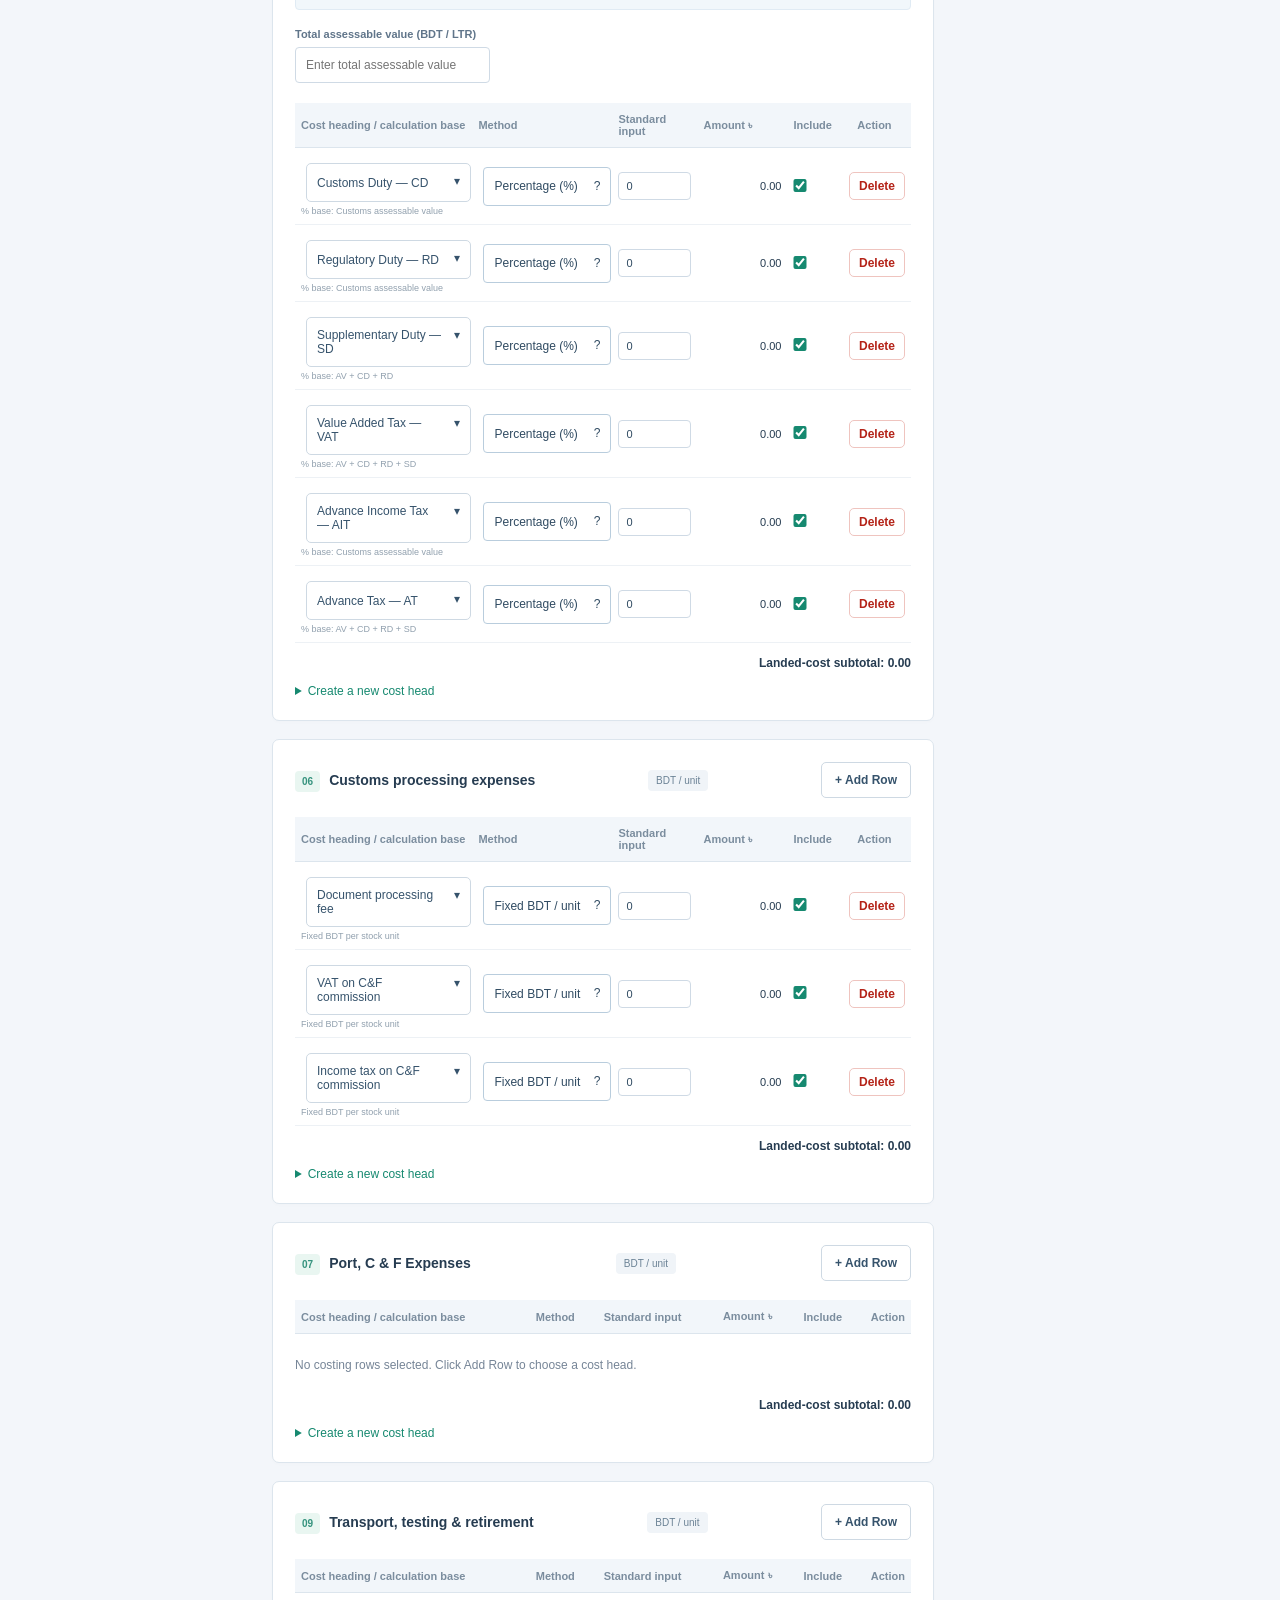
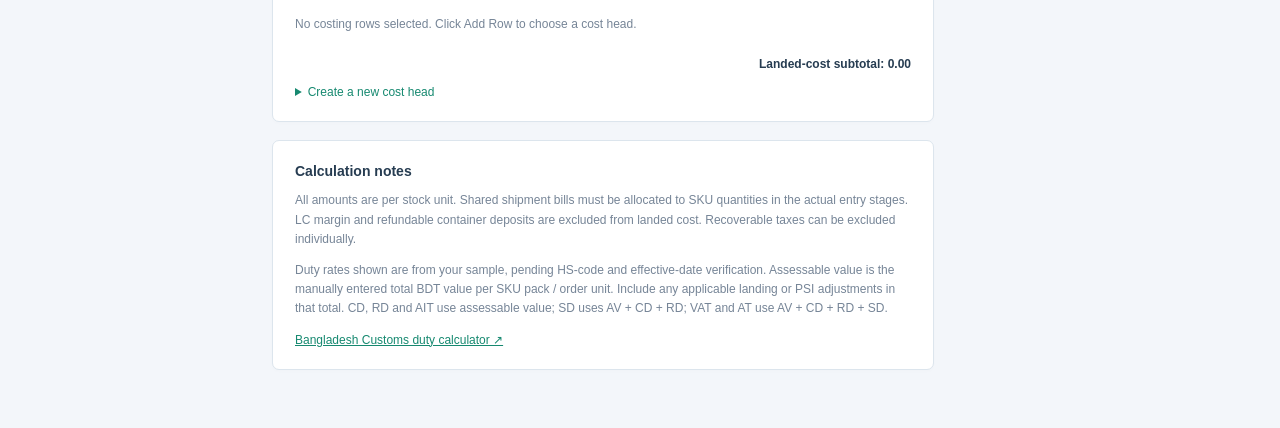
==== commit e7298978: "Add CKD procurement and merged landed cost workflow" ====
--- a/index.html
+++ b/index.html
@@ -1 +1 @@
-<!doctype html><html lang="en"><head><meta charset="utf-8"><meta name="viewport" content="width=device-width,initial-scale=1"><title>LC ERP · Standard cost setup</title><link rel="stylesheet" href="style.css?v=valuation-three-columns-20261031"><link rel="stylesheet" href="searchable-dropdowns.css?v=1"><script src="record-picker-order.js?v=1"></script><link rel="stylesheet" href="bulk-standard.css?v=brand-category-filters-20261101"></head><body><aside><div class="brand">▧ <b>LC ERP</b><small>IMPORT OPERATIONS</small></div><p class="navlabel">MASTER SETUP</p><button class="nav active">▦ Standard cost setup</button><p class="navlabel">LC WORKFLOW</p><nav id="workflow"></nav><div class="asidebottom">Bangladesh · BDT<br><small>SKU-wise import costing</small></div></aside><main><header><span>Master setup <span class="muted">/ Standard cost</span></span><span class="badge">● Master data</span></header><div class="title"><div><p class="eyebrow">LC COSTING</p><h1>Standard cost setup</h1><p class="muted">Define the cost of bringing each SKU from supplier to stock.</p></div><div><button id="new">New setup</button> <button id="draft">Save draft</button> <button class="primary" id="save">Save / Update Standard Cost</button></div></div><div id="notice" role="status" aria-live="polite"></div><div class="setup-meta"><span>Setup number: <strong id="setupNumber"></strong></span><span class="tag" id="setupStatus">New</span></div><div class="layout"><div><section><div class="sectionhead"><h2><em>01</em> Product selection</h2><span class="tag">SKU master</span></div><div class="fields"><label>Product category<select id="category"><option>Bike</option><option selected>Goodyear lubricants</option><option>Spare parts</option></select></label><label>Item name<select id="productSelect" required></select></label><label>HS code<input id="hs" readonly placeholder="Fetched from item" pattern="[0-9]{8}"></label></div><p class="muted">Sample item dataset · HS mappings require your item-master confirmation.</p><div hidden><input id="sku" value="GY-VIGOR-208L"><input id="product" value="Goodyear Vigor CI 4 15W40 208L"><input id="unit" value="Litre"><input id="pack" step="any" type="number" min="0.0001" value="208"><input id="date" type="date" value="2026-10-16"><input id="version" value="STD-001"></div></section><section><div class="sectionhead"><h2>Previous setups</h2><button id="copy">Copy selected setup</button></div><label class="savedlabel">Search previous setups<input id="search" type="search" placeholder="Search category, product, SKU, version or date"></label><label class="savedlabel">Load previous setup<select id="saved"><option value="">Select a saved standard…</option></select></label></section><section><div class="sectionhead"><h2><em>02</em> Valuation & exchange rates</h2><span class="tag">Per stock unit</span></div><div class="hint">Select Lubricants, Bike or Spare parts, then select a product/SKU. <span id="valuationHint">PI FOB and TT are separate supplier components. For LC type TT, the TT amount is excluded from standard landed cost.</span></div><div class="fields valuation-fields"><label>LC type<select id="lcType"><option value="LC">LC</option><option value="LC+TT">LC + TT</option><option value="TT">TT</option></select></label><label>PI FOB value (USD / stock unit)<input id="pi" type="number" min="0" step="any" value="1"></label><label>Currency<select id="currency"><option value="USD">USD</option><option value="CNY">CNY</option></select></label><label>Bank USD rate (BDT)<input id="fx" type="number" min="0.0001" step="any" value="124"></label><label>TT amount (USD / stock unit)<input id="tt" type="number" min="0" step="any" value="0"></label><label>TT exchange rate (BDT / USD)<input id="ttfx" type="number" min="0.0001" step="any" value="124"></label></div><div class="calcstrip"><span>PI FOB (BDT)<b id="cfr"></b></span><span>Combined PI + TT (BDT)<b id="supplier"></b></span></div></section><div id="groups"></div><section><h2>Calculation notes</h2><p class="muted">All amounts are per stock unit. Shared shipment bills must be allocated to SKU quantities in the actual entry stages. LC margin and refundable container deposits are excluded from landed cost. Recoverable taxes can be excluded individually.</p><p class="muted">Duty rates shown are from your sample, pending HS-code and effective-date verification. Assessable value is the manually entered total BDT value per SKU pack / order unit. Include any applicable landing or PSI adjustments in that total. CD, RD and AIT use assessable value; SD uses AV + CD + RD; VAT and AT use AV + CD + RD + SD.</p><a href="https://bangladeshcustoms.gov.bd/trade_info/duty_calculator" target="_blank" rel="noopener">Bangladesh Customs duty calculator ↗</a></section></div><div><div class="summary"><p class="eyebrow">STANDARD COST PREVIEW</p><h2>Landed cost / <span id="unitlabel">Litre</span></h2><div class="total">৳ <span id="total">0.00</span></div><p class="muted">Including selected cost heads</p><p class="muted" id="standardBreakdownBasis">Breakdown: BDT per stock unit</p><div id="breakdown"></div><div class="packtotal"><span id="unitcostlabel">Landed cost per stock unit</span><b id="unitcost"></b></div><div class="hint">This standard becomes the baseline for head-wise and total variance when actual entry pages are implemented.</div><p class="local">Saved in this browser · no server connection</p></div></div></div></main><script src="products.js?v=avalon-grease-packs-20261027"></script><script src="standard-cost-math.js?v=bulk-fixed-heads-v2-20261101"></script><script src="brand-catalog.js"></script><script src="standard-valuation.js?v=tt-party-opening-only-20261101"></script><script src="standard-master-upgrade.js?v=standard-tt-valuation-20261031"></script><script src="enhancements.js?v=tt-party-opening-only-20261101"></script><script src="app.js?v=remove-json-export-20261101"></script><script src="standard-versions.js?v=stable-drafts-20261028"></script><script src="setups.js?v=remove-json-export-20261101"></script><script src="standard-update.js?v=bulk-fixed-heads-v2-20261101"></script><script src="emax-standard-seed.js"></script><script src="standard-cost-rows.js?v=default-duty-processing-heads-20261031"></script><script src="standard-initial-state.js"></script><script src="standard-brand-selection.js?v=selected-item-version-20261026"></script><script src="standard-copy-source.js?v=stable-drafts-20261028"></script><script src="standard-item-picker.js"></script><script src="standard-version-picker.js?v=selected-sku-versions-20261026"></script><script src="standard-head-picker.js?v=search-cost-heads-20261026"></script><script src="standard-margin-rules.js?v=standard-tt-valuation-20261031"></script><script src="standard-lc-lock.js?v=lc-version-lock-20261026"></script><script src="searchable-dropdowns.js?v=1"></script><script src="bulk-standard-xlsx.js?v=1"></script><script src="bulk-standard-core.js?v=bulk-fixed-heads-v2-20261101"></script><script src="bulk-standard-template.js?v=bulk-fixed-heads-v2-20261101"></script><script src="bulk-standard-ui.js?v=remove-json-export-20261101"></script></body></html>
+<!doctype html><html lang="en"><head><meta charset="utf-8"><meta name="viewport" content="width=device-width,initial-scale=1"><title>LC ERP · Standard cost setup</title><link rel="stylesheet" href="style.css?v=valuation-three-columns-20261031"><link rel="stylesheet" href="searchable-dropdowns.css?v=1"><script src="record-picker-order.js?v=1"></script><link rel="stylesheet" href="bulk-standard.css?v=brand-category-filters-20261101"></head><body><aside><div class="brand">▧ <b>LC ERP</b><small>IMPORT OPERATIONS</small></div><p class="navlabel">MASTER SETUP</p><button class="nav active">▦ Standard cost setup</button><p class="navlabel">LC WORKFLOW</p><nav id="workflow"></nav><div class="asidebottom">Bangladesh · BDT<br><small>SKU-wise import costing</small></div></aside><main><header><span>Master setup <span class="muted">/ Standard cost</span></span><span class="badge">● Master data</span></header><div class="title"><div><p class="eyebrow">LC COSTING</p><h1>Standard cost setup</h1><p class="muted">Define the cost of bringing each SKU from supplier to stock.</p></div><div><button id="new">New setup</button> <button id="draft">Save draft</button> <button class="primary" id="save">Save / Update Standard Cost</button></div></div><div id="notice" role="status" aria-live="polite"></div><div class="setup-meta"><span>Setup number: <strong id="setupNumber"></strong></span><span class="tag" id="setupStatus">New</span></div><div class="layout"><div><section><div class="sectionhead"><h2><em>01</em> Product selection</h2><span class="tag">SKU master</span></div><div class="fields"><label>Product category<select id="category"><option>Bike</option><option selected>Goodyear lubricants</option><option>Spare parts</option></select></label><label>Item name<select id="productSelect" required></select></label><label>HS code<input id="hs" readonly placeholder="Fetched from item" pattern="[0-9]{8}"></label></div><p class="muted">Sample item dataset · HS mappings require your item-master confirmation.</p><div hidden><input id="sku" value="GY-VIGOR-208L"><input id="product" value="Goodyear Vigor CI 4 15W40 208L"><input id="unit" value="Litre"><input id="pack" step="any" type="number" min="0.0001" value="208"><input id="date" type="date" value="2026-10-16"><input id="version" value="STD-001"></div></section><section><div class="sectionhead"><h2>Previous setups</h2><button id="copy">Copy selected setup</button></div><label class="savedlabel">Search previous setups<input id="search" type="search" placeholder="Search category, product, SKU, version or date"></label><label class="savedlabel">Load previous setup<select id="saved"><option value="">Select a saved standard…</option></select></label></section><section><div class="sectionhead"><h2><em>02</em> Valuation & exchange rates</h2><span class="tag">Per stock unit</span></div><div class="hint">Select Lubricants, Bike or Spare parts, then select a product/SKU. <span id="valuationHint">PI FOB and TT are separate supplier components. For LC type TT, the TT amount is excluded from standard landed cost.</span></div><div class="fields valuation-fields"><label>LC type<select id="lcType"><option value="LC">LC</option><option value="LC+TT">LC + TT</option><option value="TT">TT</option></select></label><label>PI FOB value (USD / stock unit)<input id="pi" type="number" min="0" step="any" value="1"></label><label>Currency<select id="currency"><option value="USD">USD</option><option value="CNY">CNY</option></select></label><label>Bank USD rate (BDT)<input id="fx" type="number" min="0.0001" step="any" value="124"></label><label>TT amount (USD / stock unit)<input id="tt" type="number" min="0" step="any" value="0"></label><label>TT exchange rate (BDT / USD)<input id="ttfx" type="number" min="0.0001" step="any" value="124"></label></div><div class="calcstrip"><span>PI FOB (BDT)<b id="cfr"></b></span><span>Combined PI + TT (BDT)<b id="supplier"></b></span></div></section><div id="groups"></div><section><h2>Calculation notes</h2><p class="muted">All amounts are per stock unit. Shared shipment bills must be allocated to SKU quantities in the actual entry stages. LC margin and refundable container deposits are excluded from landed cost. Recoverable taxes can be excluded individually.</p><p class="muted">Duty rates shown are from your sample, pending HS-code and effective-date verification. Assessable value is the manually entered total BDT value per SKU pack / order unit. Include any applicable landing or PSI adjustments in that total. CD, RD and AIT use assessable value; SD uses AV + CD + RD; VAT and AT use AV + CD + RD + SD.</p><a href="https://bangladeshcustoms.gov.bd/trade_info/duty_calculator" target="_blank" rel="noopener">Bangladesh Customs duty calculator ↗</a></section></div><div><div class="summary"><p class="eyebrow">STANDARD COST PREVIEW</p><h2>Landed cost / <span id="unitlabel">Litre</span></h2><div class="total">৳ <span id="total">0.00</span></div><p class="muted">Including selected cost heads</p><p class="muted" id="standardBreakdownBasis">Breakdown: BDT per stock unit</p><div id="breakdown"></div><div class="packtotal"><span id="unitcostlabel">Landed cost per stock unit</span><b id="unitcost"></b></div><div class="hint">This standard becomes the baseline for head-wise and total variance when actual entry pages are implemented.</div><p class="local">Saved in this browser · no server connection</p></div></div></div></main><script src="products.js?v=avalon-grease-packs-20261027"></script><script src="standard-cost-math.js?v=bulk-fixed-heads-v2-20261101"></script><script src="brand-catalog.js?v=spare-part-number-20261101"></script><script src="standard-valuation.js?v=tt-party-opening-only-20261101"></script><script src="standard-master-upgrade.js?v=standard-tt-valuation-20261031"></script><script src="enhancements.js?v=tt-party-opening-only-20261101"></script><script src="app.js?v=remove-json-export-20261101"></script><script src="standard-versions.js?v=stable-drafts-20261028"></script><script src="setups.js?v=remove-json-export-20261101"></script><script src="standard-update.js?v=bulk-fixed-heads-v2-20261101"></script><script src="emax-standard-seed.js"></script><script src="standard-cost-rows.js?v=default-duty-processing-heads-20261031"></script><script src="standard-initial-state.js"></script><script src="standard-brand-selection.js?v=spare-part-number-20261101"></script><script src="standard-copy-source.js?v=stable-drafts-20261028"></script><script src="standard-item-picker.js"></script><script src="standard-version-picker.js?v=selected-sku-versions-20261026"></script><script src="standard-head-picker.js?v=search-cost-heads-20261026"></script><script src="standard-margin-rules.js?v=standard-tt-valuation-20261031"></script><script src="standard-lc-lock.js?v=lc-version-lock-20261026"></script><script src="searchable-dropdowns.js?v=1"></script><script src="bulk-standard-xlsx.js?v=1"></script><script src="bulk-standard-core.js?v=spare-part-number-20261101"></script><script src="bulk-standard-template.js?v=bulk-fixed-heads-v2-20261101"></script><script src="bulk-standard-ui.js?v=remove-json-export-20261101"></script></body></html>
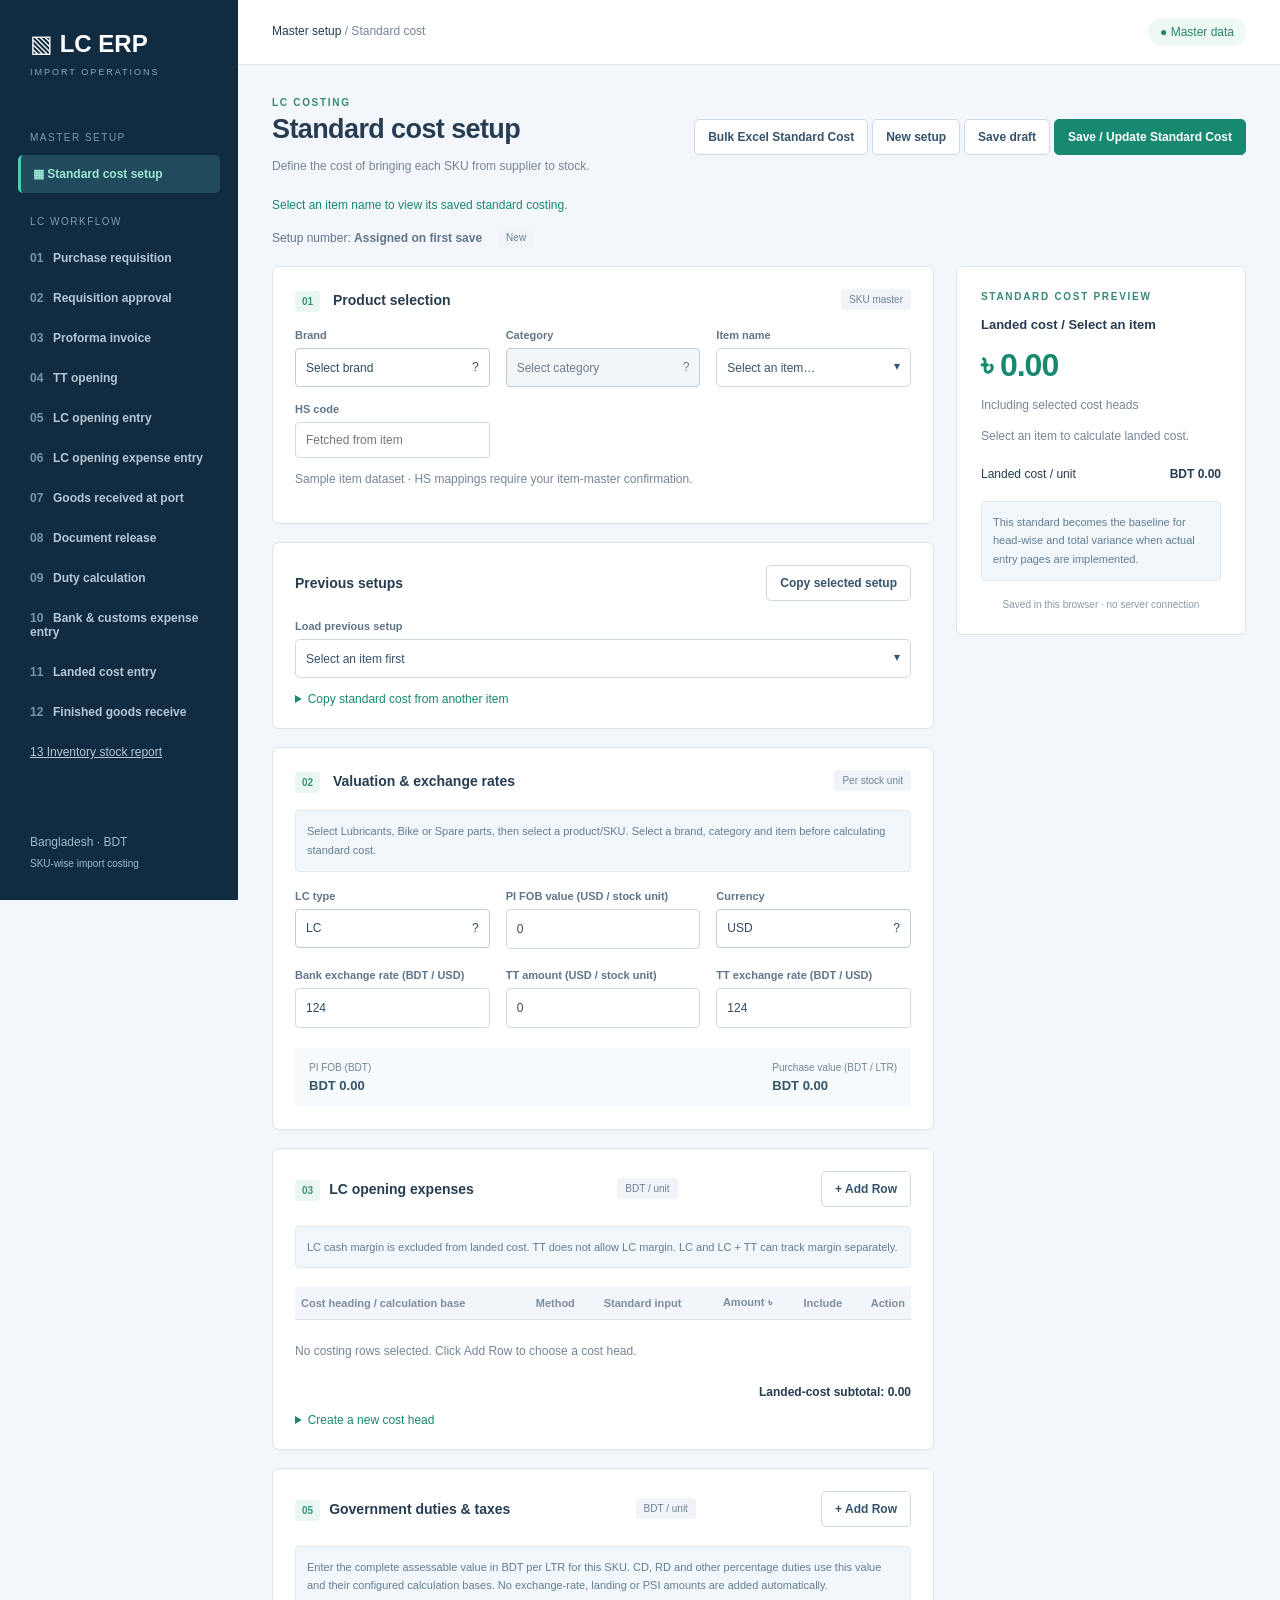
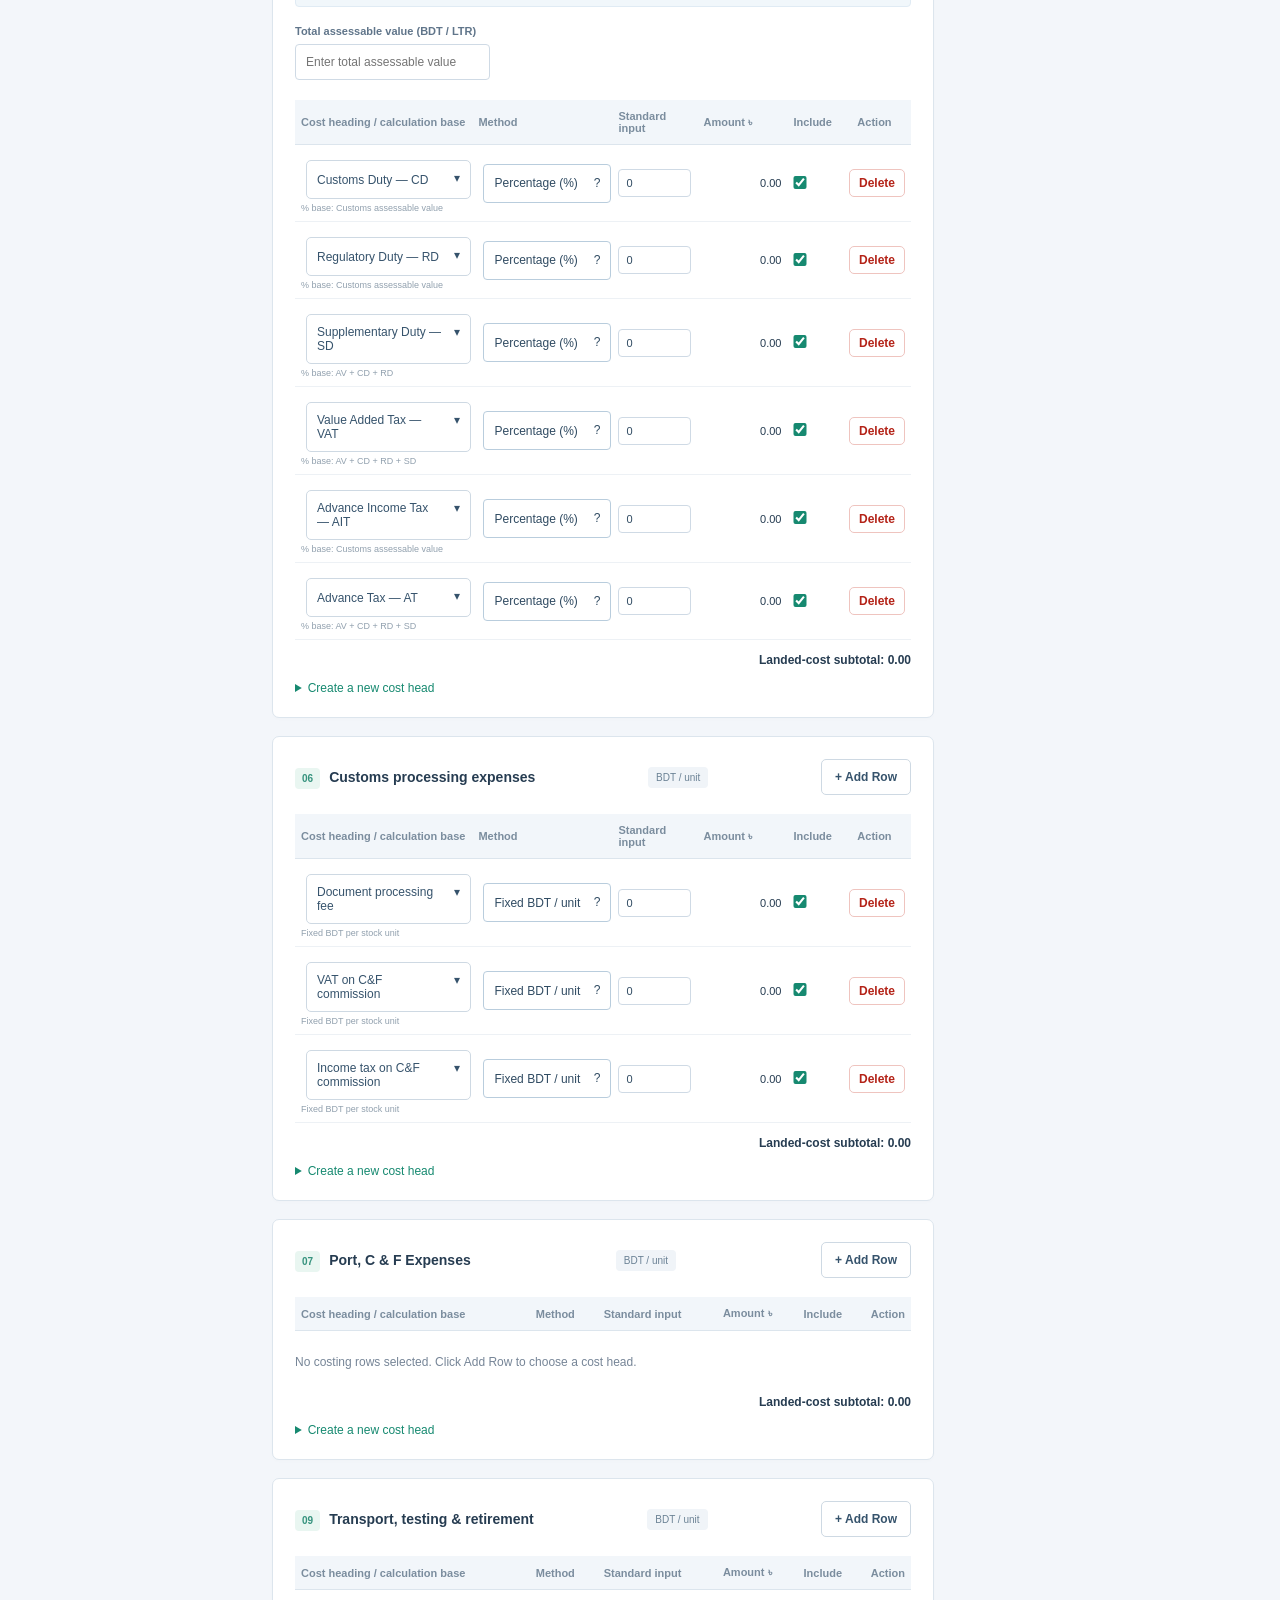
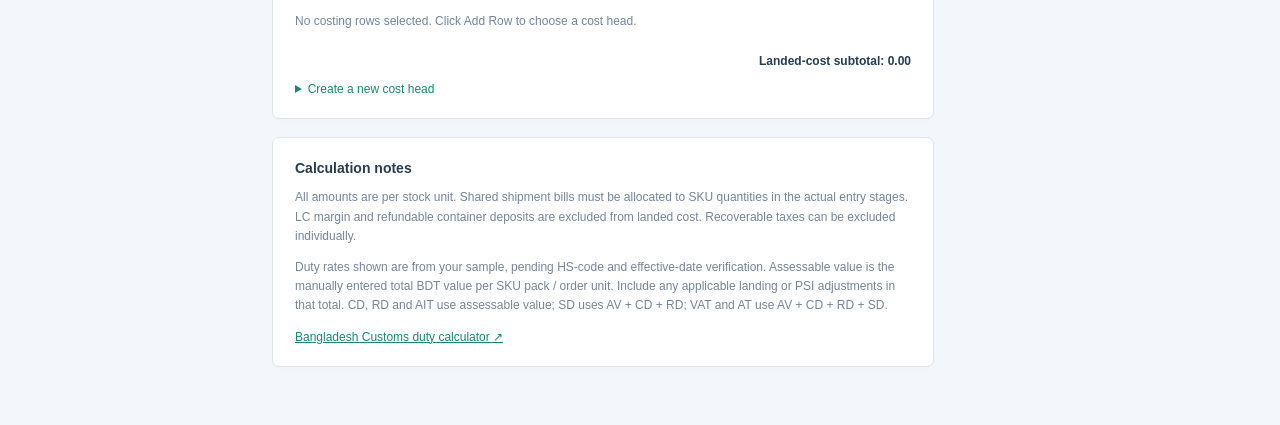
==== commit a5e1cd5e: "Prefill bulk standards from latest saved costs" ====
--- a/index.html
+++ b/index.html
@@ -1 +1 @@
-<!doctype html><html lang="en"><head><meta charset="utf-8"><meta name="viewport" content="width=device-width,initial-scale=1"><title>LC ERP · Standard cost setup</title><link rel="stylesheet" href="style.css?v=valuation-three-columns-20261031"><link rel="stylesheet" href="searchable-dropdowns.css?v=1"><script src="record-picker-order.js?v=1"></script><link rel="stylesheet" href="bulk-standard.css?v=brand-category-filters-20261101"></head><body><aside><div class="brand">▧ <b>LC ERP</b><small>IMPORT OPERATIONS</small></div><p class="navlabel">MASTER SETUP</p><button class="nav active">▦ Standard cost setup</button><p class="navlabel">LC WORKFLOW</p><nav id="workflow"></nav><div class="asidebottom">Bangladesh · BDT<br><small>SKU-wise import costing</small></div></aside><main><header><span>Master setup <span class="muted">/ Standard cost</span></span><span class="badge">● Master data</span></header><div class="title"><div><p class="eyebrow">LC COSTING</p><h1>Standard cost setup</h1><p class="muted">Define the cost of bringing each SKU from supplier to stock.</p></div><div><button id="new">New setup</button> <button id="draft">Save draft</button> <button class="primary" id="save">Save / Update Standard Cost</button></div></div><div id="notice" role="status" aria-live="polite"></div><div class="setup-meta"><span>Setup number: <strong id="setupNumber"></strong></span><span class="tag" id="setupStatus">New</span></div><div class="layout"><div><section><div class="sectionhead"><h2><em>01</em> Product selection</h2><span class="tag">SKU master</span></div><div class="fields"><label>Product category<select id="category"><option>Bike</option><option selected>Goodyear lubricants</option><option>Spare parts</option></select></label><label>Item name<select id="productSelect" required></select></label><label>HS code<input id="hs" readonly placeholder="Fetched from item" pattern="[0-9]{8}"></label></div><p class="muted">Sample item dataset · HS mappings require your item-master confirmation.</p><div hidden><input id="sku" value="GY-VIGOR-208L"><input id="product" value="Goodyear Vigor CI 4 15W40 208L"><input id="unit" value="Litre"><input id="pack" step="any" type="number" min="0.0001" value="208"><input id="date" type="date" value="2026-10-16"><input id="version" value="STD-001"></div></section><section><div class="sectionhead"><h2>Previous setups</h2><button id="copy">Copy selected setup</button></div><label class="savedlabel">Search previous setups<input id="search" type="search" placeholder="Search category, product, SKU, version or date"></label><label class="savedlabel">Load previous setup<select id="saved"><option value="">Select a saved standard…</option></select></label></section><section><div class="sectionhead"><h2><em>02</em> Valuation & exchange rates</h2><span class="tag">Per stock unit</span></div><div class="hint">Select Lubricants, Bike or Spare parts, then select a product/SKU. <span id="valuationHint">PI FOB and TT are separate supplier components. For LC type TT, the TT amount is excluded from standard landed cost.</span></div><div class="fields valuation-fields"><label>LC type<select id="lcType"><option value="LC">LC</option><option value="LC+TT">LC + TT</option><option value="TT">TT</option></select></label><label>PI FOB value (USD / stock unit)<input id="pi" type="number" min="0" step="any" value="1"></label><label>Currency<select id="currency"><option value="USD">USD</option><option value="CNY">CNY</option></select></label><label>Bank USD rate (BDT)<input id="fx" type="number" min="0.0001" step="any" value="124"></label><label>TT amount (USD / stock unit)<input id="tt" type="number" min="0" step="any" value="0"></label><label>TT exchange rate (BDT / USD)<input id="ttfx" type="number" min="0.0001" step="any" value="124"></label></div><div class="calcstrip"><span>PI FOB (BDT)<b id="cfr"></b></span><span>Combined PI + TT (BDT)<b id="supplier"></b></span></div></section><div id="groups"></div><section><h2>Calculation notes</h2><p class="muted">All amounts are per stock unit. Shared shipment bills must be allocated to SKU quantities in the actual entry stages. LC margin and refundable container deposits are excluded from landed cost. Recoverable taxes can be excluded individually.</p><p class="muted">Duty rates shown are from your sample, pending HS-code and effective-date verification. Assessable value is the manually entered total BDT value per SKU pack / order unit. Include any applicable landing or PSI adjustments in that total. CD, RD and AIT use assessable value; SD uses AV + CD + RD; VAT and AT use AV + CD + RD + SD.</p><a href="https://bangladeshcustoms.gov.bd/trade_info/duty_calculator" target="_blank" rel="noopener">Bangladesh Customs duty calculator ↗</a></section></div><div><div class="summary"><p class="eyebrow">STANDARD COST PREVIEW</p><h2>Landed cost / <span id="unitlabel">Litre</span></h2><div class="total">৳ <span id="total">0.00</span></div><p class="muted">Including selected cost heads</p><p class="muted" id="standardBreakdownBasis">Breakdown: BDT per stock unit</p><div id="breakdown"></div><div class="packtotal"><span id="unitcostlabel">Landed cost per stock unit</span><b id="unitcost"></b></div><div class="hint">This standard becomes the baseline for head-wise and total variance when actual entry pages are implemented.</div><p class="local">Saved in this browser · no server connection</p></div></div></div></main><script src="products.js?v=avalon-grease-packs-20261027"></script><script src="standard-cost-math.js?v=bulk-fixed-heads-v2-20261101"></script><script src="brand-catalog.js?v=spare-part-number-20261101"></script><script src="standard-valuation.js?v=tt-party-opening-only-20261101"></script><script src="standard-master-upgrade.js?v=standard-tt-valuation-20261031"></script><script src="enhancements.js?v=tt-party-opening-only-20261101"></script><script src="app.js?v=remove-json-export-20261101"></script><script src="standard-versions.js?v=stable-drafts-20261028"></script><script src="setups.js?v=remove-json-export-20261101"></script><script src="standard-update.js?v=bulk-fixed-heads-v2-20261101"></script><script src="emax-standard-seed.js"></script><script src="standard-cost-rows.js?v=default-duty-processing-heads-20261031"></script><script src="standard-initial-state.js"></script><script src="standard-brand-selection.js?v=spare-part-number-20261101"></script><script src="standard-copy-source.js?v=stable-drafts-20261028"></script><script src="standard-item-picker.js"></script><script src="standard-version-picker.js?v=selected-sku-versions-20261026"></script><script src="standard-head-picker.js?v=search-cost-heads-20261026"></script><script src="standard-margin-rules.js?v=standard-tt-valuation-20261031"></script><script src="standard-lc-lock.js?v=lc-version-lock-20261026"></script><script src="searchable-dropdowns.js?v=1"></script><script src="bulk-standard-xlsx.js?v=1"></script><script src="bulk-standard-core.js?v=spare-part-number-20261101"></script><script src="bulk-standard-template.js?v=bulk-fixed-heads-v2-20261101"></script><script src="bulk-standard-ui.js?v=remove-json-export-20261101"></script></body></html>
+<!doctype html><html lang="en"><head><meta charset="utf-8"><meta name="viewport" content="width=device-width,initial-scale=1"><title>LC ERP · Standard cost setup</title><link rel="stylesheet" href="style.css?v=valuation-three-columns-20261031"><link rel="stylesheet" href="searchable-dropdowns.css?v=1"><script src="record-picker-order.js?v=1"></script><link rel="stylesheet" href="bulk-standard.css?v=brand-category-filters-20261101"></head><body><aside><div class="brand">▧ <b>LC ERP</b><small>IMPORT OPERATIONS</small></div><p class="navlabel">MASTER SETUP</p><button class="nav active">▦ Standard cost setup</button><p class="navlabel">LC WORKFLOW</p><nav id="workflow"></nav><div class="asidebottom">Bangladesh · BDT<br><small>SKU-wise import costing</small></div></aside><main><header><span>Master setup <span class="muted">/ Standard cost</span></span><span class="badge">● Master data</span></header><div class="title"><div><p class="eyebrow">LC COSTING</p><h1>Standard cost setup</h1><p class="muted">Define the cost of bringing each SKU from supplier to stock.</p></div><div><button id="new">New setup</button> <button id="draft">Save draft</button> <button class="primary" id="save">Save / Update Standard Cost</button></div></div><div id="notice" role="status" aria-live="polite"></div><div class="setup-meta"><span>Setup number: <strong id="setupNumber"></strong></span><span class="tag" id="setupStatus">New</span></div><div class="layout"><div><section><div class="sectionhead"><h2><em>01</em> Product selection</h2><span class="tag">SKU master</span></div><div class="fields"><label>Product category<select id="category"><option>Bike</option><option selected>Goodyear lubricants</option><option>Spare parts</option></select></label><label>Item name<select id="productSelect" required></select></label><label>HS code<input id="hs" readonly placeholder="Fetched from item" pattern="[0-9]{8}"></label></div><p class="muted">Sample item dataset · HS mappings require your item-master confirmation.</p><div hidden><input id="sku" value="GY-VIGOR-208L"><input id="product" value="Goodyear Vigor CI 4 15W40 208L"><input id="unit" value="Litre"><input id="pack" step="any" type="number" min="0.0001" value="208"><input id="date" type="date" value="2026-10-16"><input id="version" value="STD-001"></div></section><section><div class="sectionhead"><h2>Previous setups</h2><button id="copy">Copy selected setup</button></div><label class="savedlabel">Search previous setups<input id="search" type="search" placeholder="Search category, product, SKU, version or date"></label><label class="savedlabel">Load previous setup<select id="saved"><option value="">Select a saved standard…</option></select></label></section><section><div class="sectionhead"><h2><em>02</em> Valuation & exchange rates</h2><span class="tag">Per stock unit</span></div><div class="hint">Select Lubricants, Bike or Spare parts, then select a product/SKU. <span id="valuationHint">PI FOB and TT are separate supplier components. For LC type TT, the TT amount is excluded from standard landed cost.</span></div><div class="fields valuation-fields"><label>LC type<select id="lcType"><option value="LC">LC</option><option value="LC+TT">LC + TT</option><option value="TT">TT</option></select></label><label>PI FOB value (USD / stock unit)<input id="pi" type="number" min="0" step="any" value="1"></label><label>Currency<select id="currency"><option value="USD">USD</option><option value="CNY">CNY</option></select></label><label>Bank USD rate (BDT)<input id="fx" type="number" min="0.0001" step="any" value="124"></label><label>TT amount (USD / stock unit)<input id="tt" type="number" min="0" step="any" value="0"></label><label>TT exchange rate (BDT / USD)<input id="ttfx" type="number" min="0.0001" step="any" value="124"></label></div><div class="calcstrip"><span>PI FOB (BDT)<b id="cfr"></b></span><span>Combined PI + TT (BDT)<b id="supplier"></b></span></div></section><div id="groups"></div><section><h2>Calculation notes</h2><p class="muted">All amounts are per stock unit. Shared shipment bills must be allocated to SKU quantities in the actual entry stages. LC margin and refundable container deposits are excluded from landed cost. Recoverable taxes can be excluded individually.</p><p class="muted">Duty rates shown are from your sample, pending HS-code and effective-date verification. Assessable value is the manually entered total BDT value per SKU pack / order unit. Include any applicable landing or PSI adjustments in that total. CD, RD and AIT use assessable value; SD uses AV + CD + RD; VAT and AT use AV + CD + RD + SD.</p><a href="https://bangladeshcustoms.gov.bd/trade_info/duty_calculator" target="_blank" rel="noopener">Bangladesh Customs duty calculator ↗</a></section></div><div><div class="summary"><p class="eyebrow">STANDARD COST PREVIEW</p><h2>Landed cost / <span id="unitlabel">Litre</span></h2><div class="total">৳ <span id="total">0.00</span></div><p class="muted">Including selected cost heads</p><p class="muted" id="standardBreakdownBasis">Breakdown: BDT per stock unit</p><div id="breakdown"></div><div class="packtotal"><span id="unitcostlabel">Landed cost per stock unit</span><b id="unitcost"></b></div><div class="hint">This standard becomes the baseline for head-wise and total variance when actual entry pages are implemented.</div><p class="local">Saved in this browser · no server connection</p></div></div></div></main><script src="products.js?v=avalon-grease-packs-20261027"></script><script src="standard-cost-math.js?v=bulk-fixed-heads-v2-20261101"></script><script src="brand-catalog.js?v=spare-part-number-20261101"></script><script src="standard-valuation.js?v=tt-party-opening-only-20261101"></script><script src="standard-master-upgrade.js?v=standard-tt-valuation-20261031"></script><script src="enhancements.js?v=tt-party-opening-only-20261101"></script><script src="app.js?v=remove-json-export-20261101"></script><script src="standard-versions.js?v=stable-drafts-20261028"></script><script src="setups.js?v=remove-json-export-20261101"></script><script src="standard-update.js?v=bulk-fixed-heads-v2-20261101"></script><script src="emax-standard-seed.js"></script><script src="standard-cost-rows.js?v=default-duty-processing-heads-20261031"></script><script src="standard-initial-state.js"></script><script src="standard-brand-selection.js?v=bulk-latest-20261104"></script><script src="standard-copy-source.js?v=stable-drafts-20261028"></script><script src="standard-item-picker.js"></script><script src="standard-version-picker.js?v=selected-sku-versions-20261026"></script><script src="standard-head-picker.js?v=search-cost-heads-20261026"></script><script src="standard-margin-rules.js?v=standard-tt-valuation-20261031"></script><script src="standard-lc-lock.js?v=lc-version-lock-20261026"></script><script src="searchable-dropdowns.js?v=1"></script><script src="bulk-standard-xlsx.js?v=1"></script><script src="bulk-standard-core.js?v=spare-part-number-20261101"></script><script src="bulk-standard-template.js?v=bulk-latest-20261104"></script><script src="bulk-standard-ui.js?v=bulk-latest-20261104"></script></body></html>
